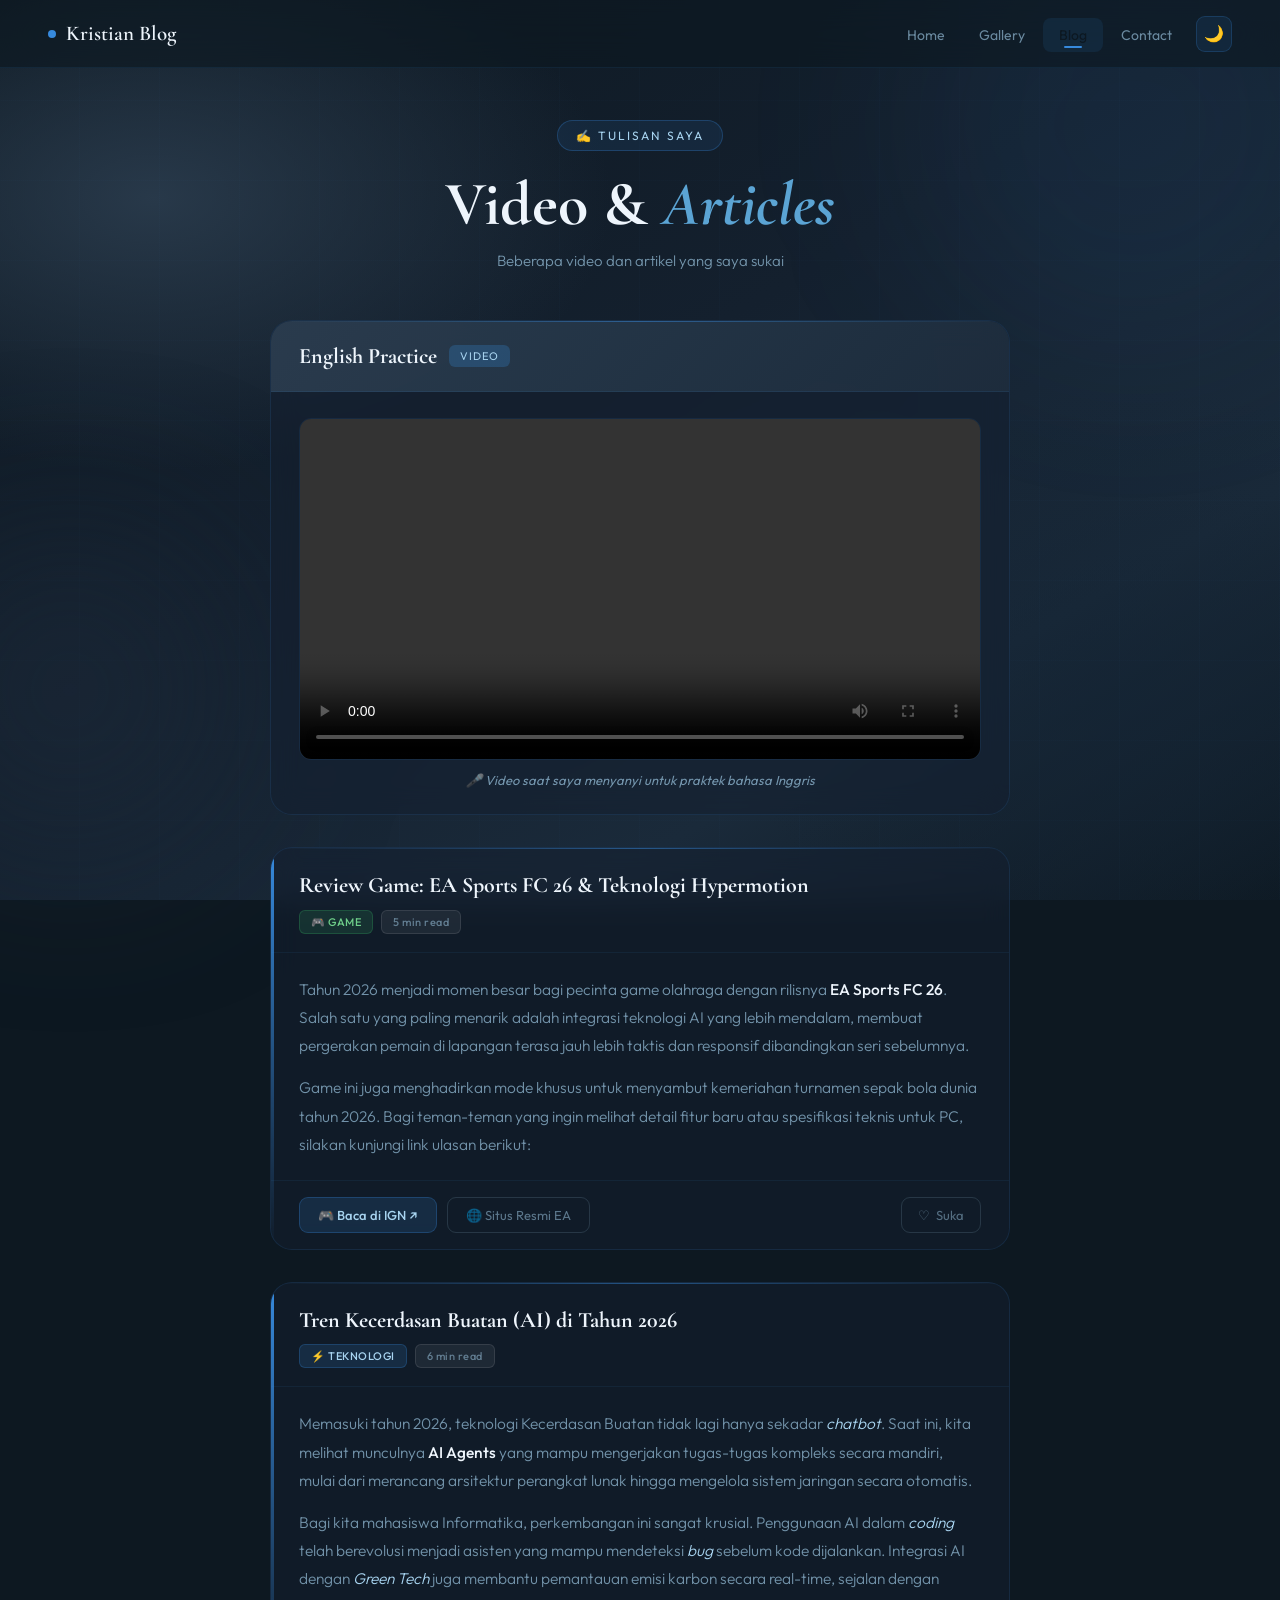
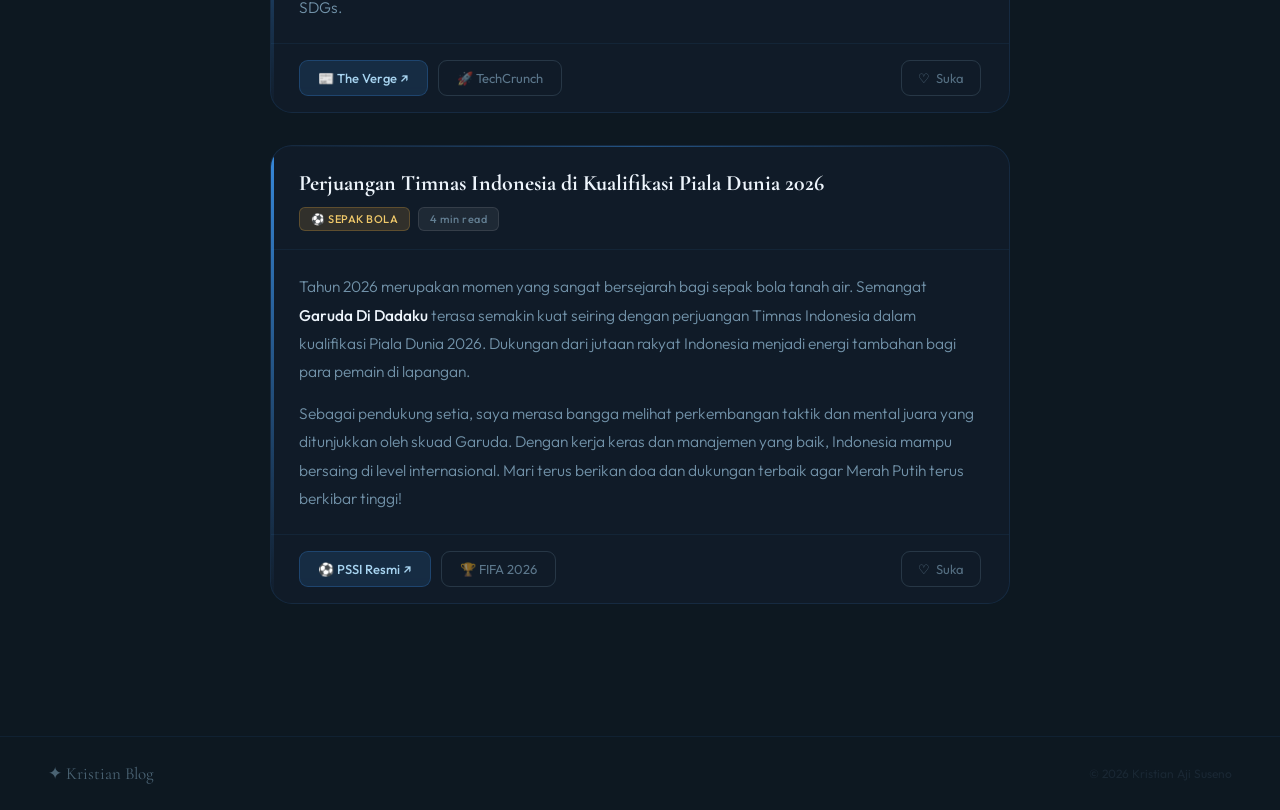
==== blog.html @ f69c73ec "Add files via upload" ====
<!DOCTYPE html>
<html lang="id">
<head>
    <meta charset="UTF-8">
    <meta name="viewport" content="width=device-width, initial-scale=1.0">
    <title>Blog — Kristian Blog</title>
    <link href="https://fonts.googleapis.com/css2?family=Cormorant+Garamond:ital,wght@0,600;0,700;1,700&family=Outfit:wght@300;400;500;600&display=swap" rel="stylesheet">
    <style>
        :root{--n900:#0d1821;--n800:#162030;--n700:#1e2d3d;--n600:#2c3e50;--n500:#3d5166;--blue:#378ADD;--blue-l:#5ba4d4;--blue-p:#a8d4f0;--white:#eef5fc;--dim:rgba(168,212,240,0.65);--card:rgba(20,32,48,0.55);--cb:rgba(55,138,221,0.13);}
        *{box-sizing:border-box;margin:0;padding:0;}
        body{font-family:'Outfit',sans-serif;background:var(--n900);color:var(--white);min-height:100vh;overflow-x:hidden;}

        .bg-layer{position:fixed;inset:0;z-index:0;
            background:radial-gradient(ellipse 65% 55% at 12% 22%,rgba(44,62,80,0.85),transparent 55%),
                radial-gradient(ellipse 55% 65% at 88% 78%,rgba(20,36,52,0.75),transparent 55%),
                linear-gradient(150deg,#0d1821 0%,#14202e 45%,#1a2a3a 75%,#0d1821 100%);}
        .bg-layer::after{content:'';position:absolute;inset:0;
            background-image:repeating-linear-gradient(0deg,transparent,transparent 79px,rgba(55,138,221,0.03) 80px),
                             repeating-linear-gradient(90deg,transparent,transparent 79px,rgba(55,138,221,0.03) 80px);}
        .blob{position:fixed;border-radius:50%;filter:blur(90px);pointer-events:none;z-index:0;}
        .b1{width:450px;height:450px;background:rgba(55,138,221,0.07);top:-100px;right:-80px;animation:d1 20s ease-in-out infinite alternate;}
        .b2{width:300px;height:300px;background:rgba(30,45,60,0.5);bottom:60px;left:-80px;animation:d2 16s ease-in-out infinite alternate;}
        @keyframes d1{to{transform:translate(-70px,90px) scale(1.2);}}
        @keyframes d2{to{transform:translate(90px,-50px) scale(1.1);}}

        /* PROGRESS */
        .progress{position:fixed;top:68px;left:0;height:3px;background:linear-gradient(90deg,var(--blue),var(--blue-l));width:0%;z-index:290;transition:width 0.1s;}

        nav{position:fixed;top:0;left:0;right:0;z-index:300;height:68px;padding:0 48px;
            display:flex;align-items:center;justify-content:space-between;
            background:rgba(13,24,33,0.6);backdrop-filter:blur(24px);
            border-bottom:1px solid rgba(55,138,221,0.1);transition:background 0.4s;}
        nav.scrolled{background:rgba(13,24,33,0.92);}
        .n-logo{font-family:'Cormorant Garamond',serif;font-size:21px;font-weight:600;color:var(--white);text-decoration:none;display:flex;align-items:center;gap:10px;}
        .n-logo .dot{width:8px;height:8px;background:var(--blue);border-radius:50%;animation:pdot 2.5s infinite;}
        @keyframes pdot{0%,100%{box-shadow:0 0 0 0 rgba(55,138,221,0.6);}60%{box-shadow:0 0 0 7px rgba(55,138,221,0);}}
        .n-right{display:flex;align-items:center;gap:8px;}
        .n-links{list-style:none;display:flex;gap:2px;}
        .n-links a{color:rgba(168,212,240,0.6);text-decoration:none;font-size:14px;padding:8px 16px;border-radius:8px;transition:all 0.2s;position:relative;}
        .n-links a::after{content:'';position:absolute;bottom:4px;left:50%;transform:translateX(-50%) scaleX(0);width:18px;height:2px;background:var(--blue);border-radius:2px;transition:transform 0.25s;}
        .n-links a:hover,.n-links a.active{color:var(--white);background:rgba(55,138,221,0.1);}
        .n-links a.active::after,.n-links a:hover::after{transform:translateX(-50%) scaleX(1);}

        .theme-btn{background:rgba(55,138,221,0.1);border:1px solid rgba(55,138,221,0.22);color:var(--white);
            width:36px;height:36px;border-radius:9px;cursor:pointer;font-size:16px;display:flex;
            align-items:center;justify-content:center;transition:all 0.2s;}
        .theme-btn:hover{background:rgba(55,138,221,0.22);}

        /* PAGE HEADER */
        .ph{position:relative;z-index:1;padding:120px 48px 50px;text-align:center;}
        .ph-eye{display:inline-flex;align-items:center;gap:8px;background:rgba(55,138,221,0.1);
            border:1px solid rgba(55,138,221,0.28);color:var(--blue-p);padding:7px 18px;
            border-radius:22px;font-size:12px;letter-spacing:2px;text-transform:uppercase;
            margin-bottom:20px;animation:fadeUp 0.7s ease both;}
        .ph h1{font-family:'Cormorant Garamond',serif;font-size:clamp(38px,6vw,62px);font-weight:700;
            color:var(--white);animation:fadeUp 0.7s 0.1s ease both;line-height:1.1;}
        .ph h1 em{font-style:italic;color:var(--blue-l);}
        .ph-sub{color:var(--dim);font-size:15px;margin-top:12px;font-weight:300;animation:fadeUp 0.7s 0.18s ease both;}

        /* BLOG WRAPPER */
        .bw{position:relative;z-index:1;max-width:820px;margin:0 auto;padding:0 40px 100px;}

        /* VIDEO CARD */
        .v-card{background:var(--card);border:1px solid var(--cb);border-radius:22px;overflow:hidden;
            margin-bottom:32px;backdrop-filter:blur(14px);position:relative;
            opacity:0;transform:translateY(28px);transition:opacity 0.6s,transform 0.6s,box-shadow 0.3s;}
        .v-card.in{opacity:1;transform:translateY(0);}
        .v-card:hover{box-shadow:0 16px 56px rgba(13,24,33,0.6),0 0 0 1px rgba(55,138,221,0.2);}
        .v-card::before{content:'';position:absolute;top:0;left:0;right:0;height:1px;background:linear-gradient(90deg,transparent,rgba(55,138,221,0.5),transparent);}

        .v-head{background:linear-gradient(135deg,rgba(44,62,80,0.9),rgba(30,45,61,0.9));padding:22px 28px;display:flex;align-items:center;gap:12px;border-bottom:1px solid rgba(55,138,221,0.1);}
        .v-head h3{font-family:'Cormorant Garamond',serif;font-size:22px;font-weight:700;color:var(--white);}
        .vtag{background:rgba(55,138,221,0.25);color:var(--blue-p);padding:4px 11px;border-radius:6px;font-size:11px;letter-spacing:1px;}

        .v-body{padding:26px 28px;}
        .v-body video{width:100%;border-radius:12px;display:block;border:1px solid rgba(55,138,221,0.1);}
        .v-cap{margin-top:12px;font-size:13px;color:var(--dim);text-align:center;font-style:italic;}

        /* ARTICLE CARD */
        .a-card{background:var(--card);border:1px solid var(--cb);border-radius:22px;overflow:hidden;
            margin-bottom:32px;backdrop-filter:blur(14px);position:relative;
            opacity:0;transform:translateY(28px);transition:opacity 0.6s,transform 0.6s,box-shadow 0.3s;}
        .a-card.in{opacity:1;transform:translateY(0);}
        .a-card:hover{box-shadow:0 16px 56px rgba(13,24,33,0.6),0 0 0 1px rgba(55,138,221,0.25);}
        .a-card::before{content:'';position:absolute;top:0;left:0;right:0;height:1px;background:linear-gradient(90deg,transparent,rgba(55,138,221,0.5),transparent);}

        /* Accent line left */
        .a-card::after{content:'';position:absolute;left:0;top:0;bottom:0;width:3px;background:linear-gradient(to bottom,var(--blue),transparent);}

        .c-head{padding:24px 28px 18px;border-bottom:1px solid rgba(55,138,221,0.08);display:flex;justify-content:space-between;align-items:flex-start;gap:12px;}
        .c-htitle h3{font-family:'Cormorant Garamond',serif;font-size:22px;font-weight:700;color:var(--white);line-height:1.25;}
        .c-meta{display:flex;gap:8px;margin-top:10px;flex-wrap:wrap;}

        .tag{padding:4px 11px;border-radius:6px;font-size:11px;font-weight:500;letter-spacing:0.5px;}
        .t-game{background:rgba(55,180,100,0.15);border:1px solid rgba(55,180,100,0.25);color:#6fcf8a;}
        .t-tech{background:rgba(55,138,221,0.15);border:1px solid rgba(55,138,221,0.25);color:var(--blue-p);}
        .t-sport{background:rgba(230,170,60,0.15);border:1px solid rgba(230,170,60,0.25);color:#f0c96a;}
        .t-read{background:rgba(255,255,255,0.06);border:1px solid rgba(255,255,255,0.1);color:rgba(168,212,240,0.5);}

        .c-body{padding:22px 28px;}
        .c-body p{color:var(--dim);font-size:15.5px;line-height:1.82;font-weight:300;margin-bottom:14px;}
        .c-body p:last-child{margin-bottom:0;}
        .c-body strong{color:var(--white);font-weight:500;}
        .c-body em{font-style:italic;color:var(--blue-p);}

        .c-foot{padding:16px 28px;border-top:1px solid rgba(55,138,221,0.08);display:flex;gap:10px;align-items:center;flex-wrap:wrap;}

        .lnk{display:inline-flex;align-items:center;gap:6px;padding:9px 18px;border-radius:9px;
            background:rgba(55,138,221,0.15);border:1px solid rgba(55,138,221,0.28);
            color:var(--blue-p);text-decoration:none;font-size:13px;font-weight:500;
            transition:all 0.22s;}
        .lnk:hover{background:var(--blue);color:white;border-color:var(--blue);transform:translateY(-2px);}

        .lnk-o{display:inline-flex;align-items:center;gap:6px;padding:9px 18px;border-radius:9px;
            background:transparent;border:1px solid rgba(168,212,240,0.15);
            color:rgba(168,212,240,0.5);text-decoration:none;font-size:13px;
            transition:all 0.22s;}
        .lnk-o:hover{background:rgba(55,138,221,0.1);border-color:rgba(55,138,221,0.3);color:var(--blue-p);transform:translateY(-2px);}

        .like-btn{margin-left:auto;display:inline-flex;align-items:center;gap:6px;
            background:transparent;border:1px solid rgba(168,212,240,0.15);
            color:rgba(168,212,240,0.45);padding:9px 16px;border-radius:9px;cursor:pointer;
            font-size:13px;font-family:'Outfit',sans-serif;transition:all 0.22s;}
        .like-btn:hover,.like-btn.liked{background:rgba(212,83,126,0.12);border-color:rgba(212,83,126,0.35);color:#f08aab;}

        footer{position:relative;z-index:1;border-top:1px solid rgba(55,138,221,0.09);
            padding:26px 48px;display:flex;align-items:center;justify-content:space-between;}
        .f-logo{font-family:'Cormorant Garamond',serif;font-size:17px;color:rgba(168,212,240,0.4);}
        .f-copy{font-size:12px;color:rgba(168,212,240,0.28);}

        @keyframes fadeUp{from{opacity:0;transform:translateY(20px);}to{opacity:1;transform:translateY(0);}}

        /* Light mode override */
        body.light{--n900:#f0f6fc;--n800:#deeaf5;--n700:#ccdff0;--card:rgba(220,236,250,0.7);--cb:rgba(55,138,221,0.18);--white:#0d1821;--dim:rgba(44,62,80,0.75);}
        body.light .bg-layer{background:#f0f6fc !important;}
        body.light .bg-layer::after{background-image:repeating-linear-gradient(0deg,transparent,transparent 79px,rgba(55,138,221,0.06) 80px),repeating-linear-gradient(90deg,transparent,transparent 79px,rgba(55,138,221,0.06) 80px);}
        body.light nav{background:rgba(240,246,252,0.85);}
        body.light .n-links a{color:rgba(44,62,80,0.6);}
        body.light .n-links a:hover,.n-links a.active{color:var(--n900);}
        body.light .v-head{background:linear-gradient(135deg,rgba(44,62,80,1),rgba(30,45,61,1));}
        body.light .v-head h3{color:#fff;}
        body.light .ph h1{color:var(--n900);}
        body.light .c-htitle h3{color:var(--n900);}
        body.light .c-body p{color:rgba(44,62,80,0.75);}
        body.light .c-body strong{color:var(--n900);}
        body.light footer{border-top-color:rgba(55,138,221,0.18);}
        body.light .f-logo,.f-copy{color:rgba(44,62,80,0.4);}
        body.light .blob{opacity:0.2;}
    </style>
</head>
<body>
<div class="bg-layer"></div>
<div class="blob b1"></div><div class="blob b2"></div>
<div class="progress" id="prog"></div>

<nav id="nav">
    <a href="index.html" class="n-logo"><div class="dot"></div>Kristian Blog</a>
    <div class="n-right">
        <ul class="n-links">
            <li><a href="index.html">Home</a></li>
            <li><a href="gallery.html">Gallery</a></li>
            <li><a href="blog.html" class="active">Blog</a></li>
            <li><a href="contact.html">Contact</a></li>
        </ul>
        <button class="theme-btn" id="tbtn" title="Ganti tema">🌙</button>
    </div>
</nav>

<div class="ph">
    <div class="ph-eye">✍️ Tulisan Saya</div>
    <h1>Video &amp; <em>Articles</em></h1>
    <p class="ph-sub">Beberapa video dan artikel yang saya sukai</p>
</div>

<div class="bw">

    <!-- VIDEO -->
    <div class="v-card">
        <div class="v-head">
            <h3>English Practice</h3>
            <span class="vtag">VIDEO</span>
        </div>
        <div class="v-body">
            <video controls>
                <source src="vidio/vidio1.mp4" type="video/mp4">
                Browser Anda tidak mendukung tag video HTML5.
            </video>
            <p class="v-cap">🎤 Video saat saya menyanyi untuk praktek bahasa Inggris</p>
        </div>
    </div>

    <!-- GAME ARTICLE -->
    <div class="a-card">
        <div class="c-head">
            <div class="c-htitle">
                <h3>Review Game: EA Sports FC 26 &amp; Teknologi Hypermotion</h3>
                <div class="c-meta">
                    <span class="tag t-game">🎮 GAME</span>
                    <span class="tag t-read">5 min read</span>
                </div>
            </div>
        </div>
        <div class="c-body">
            <p>Tahun 2026 menjadi momen besar bagi pecinta game olahraga dengan rilisnya <strong>EA Sports FC 26</strong>. Salah satu yang paling menarik adalah integrasi teknologi AI yang lebih mendalam, membuat pergerakan pemain di lapangan terasa jauh lebih taktis dan responsif dibandingkan seri sebelumnya.</p>
            <p>Game ini juga menghadirkan mode khusus untuk menyambut kemeriahan turnamen sepak bola dunia tahun 2026. Bagi teman-teman yang ingin melihat detail fitur baru atau spesifikasi teknis untuk PC, silakan kunjungi link ulasan berikut:</p>
        </div>
        <div class="c-foot">
            <a href="https://www.ign.com/games/ea-sports-fc-26" target="_blank" class="lnk">🎮 Baca di IGN ↗</a>
            <a href="https://www.ea.com/games/ea-sports-fc" target="_blank" class="lnk-o">🌐 Situs Resmi EA</a>
            <button class="like-btn" onclick="toggleLike(this)">♡ <span>Suka</span></button>
        </div>
    </div>

    <!-- AI ARTICLE -->
    <div class="a-card">
        <div class="c-head">
            <div class="c-htitle">
                <h3>Tren Kecerdasan Buatan (AI) di Tahun 2026</h3>
                <div class="c-meta">
                    <span class="tag t-tech">⚡ TEKNOLOGI</span>
                    <span class="tag t-read">6 min read</span>
                </div>
            </div>
        </div>
        <div class="c-body">
            <p>Memasuki tahun 2026, teknologi Kecerdasan Buatan tidak lagi hanya sekadar <em>chatbot</em>. Saat ini, kita melihat munculnya <strong>AI Agents</strong> yang mampu mengerjakan tugas-tugas kompleks secara mandiri, mulai dari merancang arsitektur perangkat lunak hingga mengelola sistem jaringan secara otomatis.</p>
            <p>Bagi kita mahasiswa Informatika, perkembangan ini sangat krusial. Penggunaan AI dalam <em>coding</em> telah berevolusi menjadi asisten yang mampu mendeteksi <em>bug</em> sebelum kode dijalankan. Integrasi AI dengan <em>Green Tech</em> juga membantu pemantauan emisi karbon secara real-time, sejalan dengan SDGs.</p>
        </div>
        <div class="c-foot">
            <a href="https://www.theverge.com/ai-artificial-intelligence" target="_blank" class="lnk">📰 The Verge ↗</a>
            <a href="https://techcrunch.com/category/artificial-intelligence/" target="_blank" class="lnk-o">🚀 TechCrunch</a>
            <button class="like-btn" onclick="toggleLike(this)">♡ <span>Suka</span></button>
        </div>
    </div>

    <!-- FOOTBALL ARTICLE -->
    <div class="a-card">
        <div class="c-head">
            <div class="c-htitle">
                <h3>Perjuangan Timnas Indonesia di Kualifikasi Piala Dunia 2026</h3>
                <div class="c-meta">
                    <span class="tag t-sport">⚽ SEPAK BOLA</span>
                    <span class="tag t-read">4 min read</span>
                </div>
            </div>
        </div>
        <div class="c-body">
            <p>Tahun 2026 merupakan momen yang sangat bersejarah bagi sepak bola tanah air. Semangat <strong>Garuda Di Dadaku</strong> terasa semakin kuat seiring dengan perjuangan Timnas Indonesia dalam kualifikasi Piala Dunia 2026. Dukungan dari jutaan rakyat Indonesia menjadi energi tambahan bagi para pemain di lapangan.</p>
            <p>Sebagai pendukung setia, saya merasa bangga melihat perkembangan taktik dan mental juara yang ditunjukkan oleh skuad Garuda. Dengan kerja keras dan manajemen yang baik, Indonesia mampu bersaing di level internasional. Mari terus berikan doa dan dukungan terbaik agar Merah Putih terus berkibar tinggi!</p>
        </div>
        <div class="c-foot">
            <a href="https://www.pssi.org/" target="_blank" class="lnk">⚽ PSSI Resmi ↗</a>
            <a href="https://www.fifa.com/en/tournaments/mens/worldcup/canadamexicousa2026" target="_blank" class="lnk-o">🏆 FIFA 2026</a>
            <button class="like-btn" onclick="toggleLike(this)">♡ <span>Suka</span></button>
        </div>
    </div>

</div>

<footer>
    <div class="f-logo">✦ Kristian Blog</div>
    <div class="f-copy">© 2026 Kristian Aji Suseno</div>
</footer>

<script>
// Progress bar
window.addEventListener('scroll',()=>{
    const d=document.documentElement;
    const pct=(d.scrollTop/(d.scrollHeight-d.clientHeight))*100;
    document.getElementById('prog').style.width=pct+'%';
    document.getElementById('nav').classList.toggle('scrolled',scrollY>40);
});

// Scroll reveal
const obs=new IntersectionObserver(es=>es.forEach(e=>{if(e.isIntersecting){e.target.classList.add('in');obs.unobserve(e.target);}}),{threshold:0.08});
document.querySelectorAll('.v-card,.a-card').forEach(el=>obs.observe(el));

// Theme toggle
const tbtn=document.getElementById('tbtn');
let light=localStorage.getItem('kb-light')==='1';
if(light){document.body.classList.add('light');tbtn.textContent='🌙';}

tbtn.addEventListener('click',()=>{
    light=!light;
    document.body.classList.toggle('light',light);
    tbtn.textContent=light?'🌙':'☀️';
    localStorage.setItem('kb-light',light?'1':'0');
});

// Like
function toggleLike(btn){
    const on=btn.classList.toggle('liked');
    btn.innerHTML=on?'♥ <span>Disukai!</span>':'♡ <span>Suka</span>';
    btn.classList.toggle('liked',on);
    btn.onclick=()=>toggleLike(btn);
}
</script>
</body>
</html>
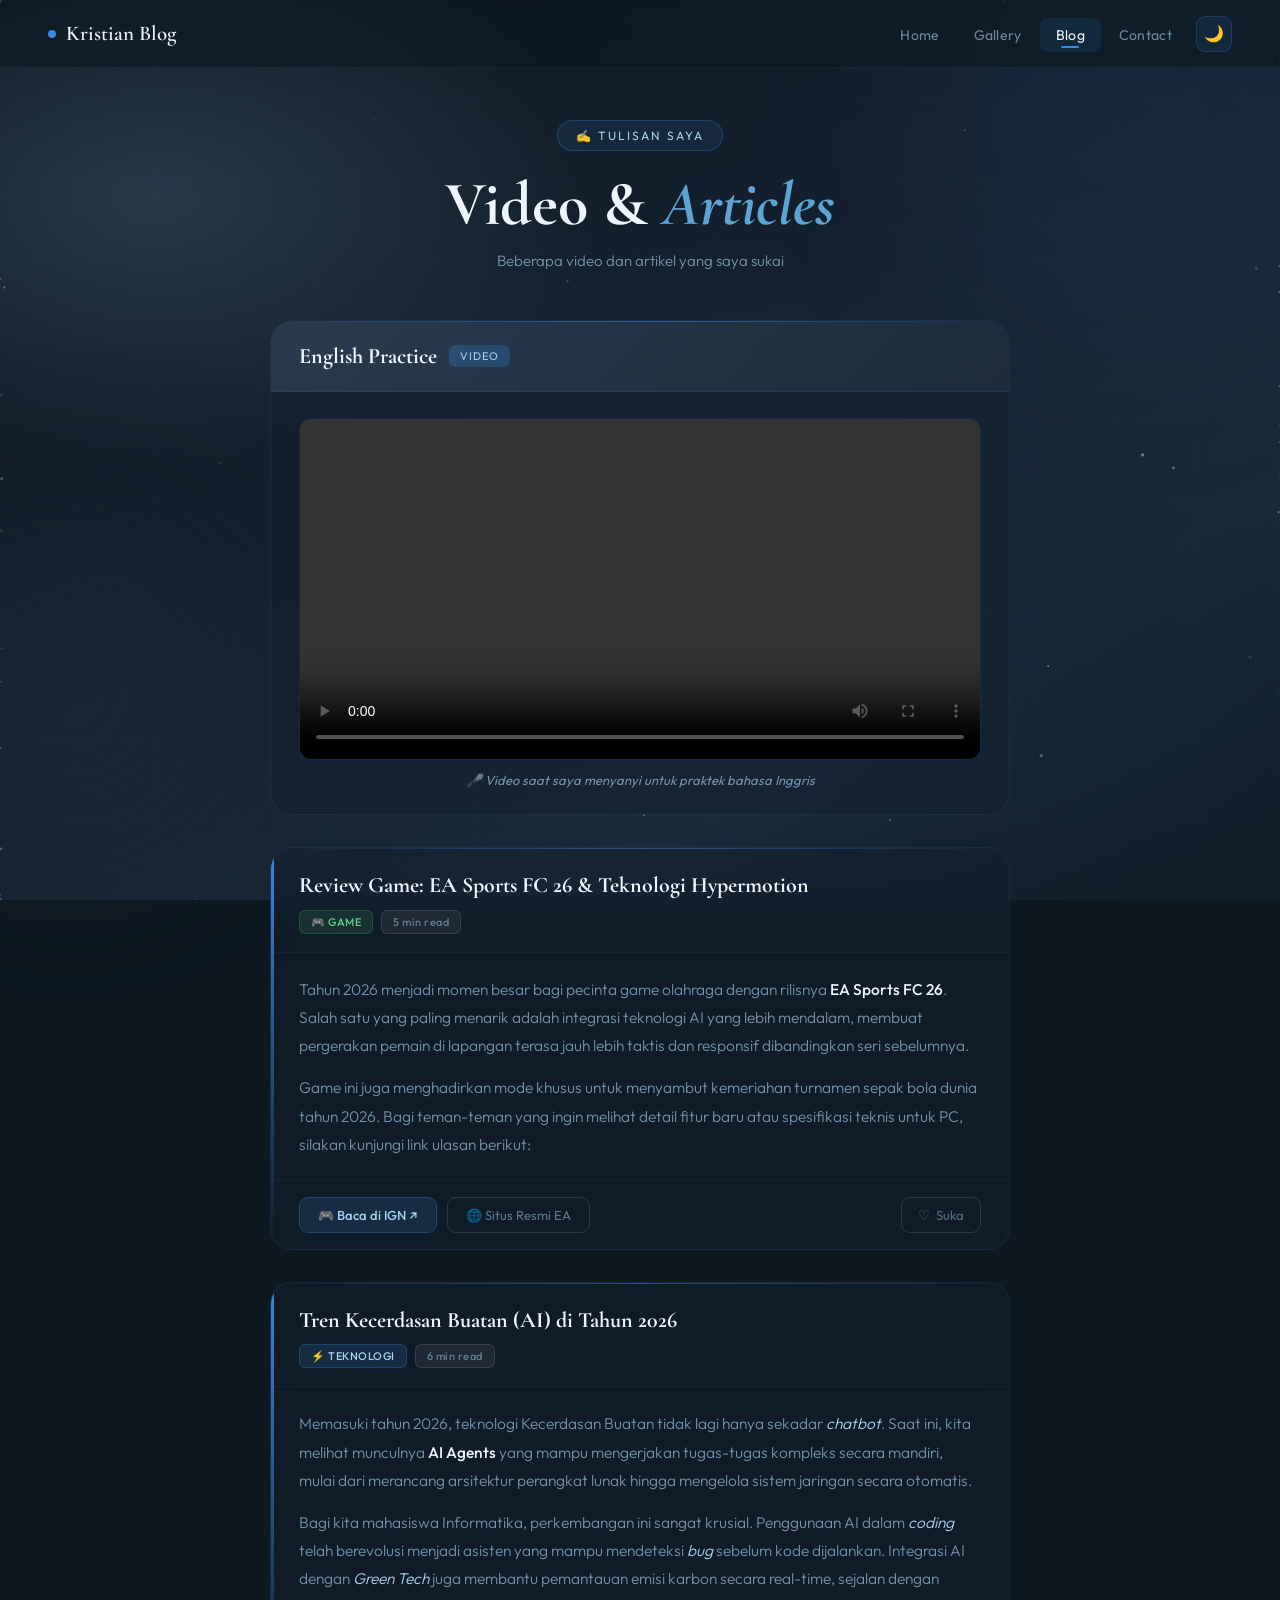
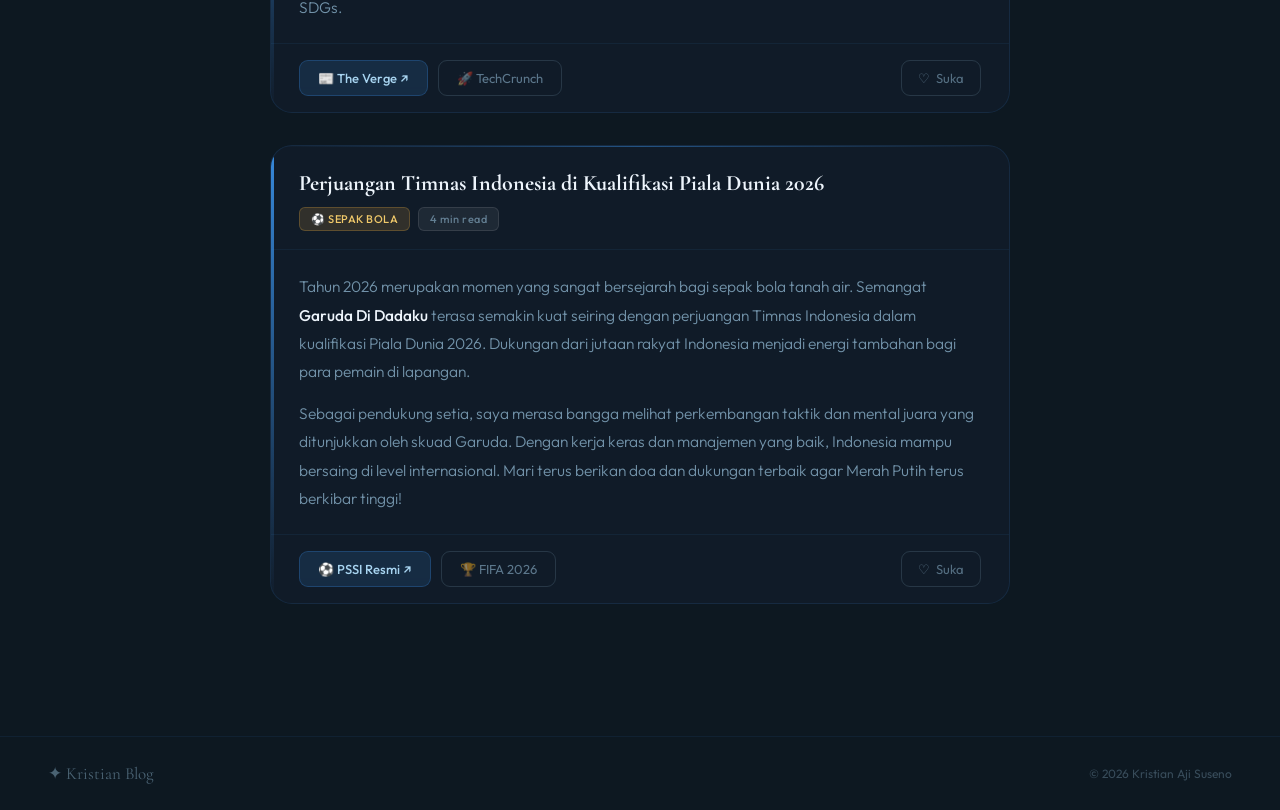
==== commit 33a6532f: "update responsive mobile layout" ====
--- a/blog.html
+++ b/blog.html
@@ -1,299 +1,129 @@
-<!DOCTYPE html>
-<html lang="id">
-<head>
-    <meta charset="UTF-8">
-    <meta name="viewport" content="width=device-width, initial-scale=1.0">
-    <title>Blog — Kristian Blog</title>
-    <link href="https://fonts.googleapis.com/css2?family=Cormorant+Garamond:ital,wght@0,600;0,700;1,700&family=Outfit:wght@300;400;500;600&display=swap" rel="stylesheet">
-    <style>
-        :root{--n900:#0d1821;--n800:#162030;--n700:#1e2d3d;--n600:#2c3e50;--n500:#3d5166;--blue:#378ADD;--blue-l:#5ba4d4;--blue-p:#a8d4f0;--white:#eef5fc;--dim:rgba(168,212,240,0.65);--card:rgba(20,32,48,0.55);--cb:rgba(55,138,221,0.13);}
-        *{box-sizing:border-box;margin:0;padding:0;}
-        body{font-family:'Outfit',sans-serif;background:var(--n900);color:var(--white);min-height:100vh;overflow-x:hidden;}
-
-        .bg-layer{position:fixed;inset:0;z-index:0;
-            background:radial-gradient(ellipse 65% 55% at 12% 22%,rgba(44,62,80,0.85),transparent 55%),
-                radial-gradient(ellipse 55% 65% at 88% 78%,rgba(20,36,52,0.75),transparent 55%),
-                linear-gradient(150deg,#0d1821 0%,#14202e 45%,#1a2a3a 75%,#0d1821 100%);}
-        .bg-layer::after{content:'';position:absolute;inset:0;
-            background-image:repeating-linear-gradient(0deg,transparent,transparent 79px,rgba(55,138,221,0.03) 80px),
-                             repeating-linear-gradient(90deg,transparent,transparent 79px,rgba(55,138,221,0.03) 80px);}
-        .blob{position:fixed;border-radius:50%;filter:blur(90px);pointer-events:none;z-index:0;}
-        .b1{width:450px;height:450px;background:rgba(55,138,221,0.07);top:-100px;right:-80px;animation:d1 20s ease-in-out infinite alternate;}
-        .b2{width:300px;height:300px;background:rgba(30,45,60,0.5);bottom:60px;left:-80px;animation:d2 16s ease-in-out infinite alternate;}
-        @keyframes d1{to{transform:translate(-70px,90px) scale(1.2);}}
-        @keyframes d2{to{transform:translate(90px,-50px) scale(1.1);}}
-
-        /* PROGRESS */
-        .progress{position:fixed;top:68px;left:0;height:3px;background:linear-gradient(90deg,var(--blue),var(--blue-l));width:0%;z-index:290;transition:width 0.1s;}
-
-        nav{position:fixed;top:0;left:0;right:0;z-index:300;height:68px;padding:0 48px;
-            display:flex;align-items:center;justify-content:space-between;
-            background:rgba(13,24,33,0.6);backdrop-filter:blur(24px);
-            border-bottom:1px solid rgba(55,138,221,0.1);transition:background 0.4s;}
-        nav.scrolled{background:rgba(13,24,33,0.92);}
-        .n-logo{font-family:'Cormorant Garamond',serif;font-size:21px;font-weight:600;color:var(--white);text-decoration:none;display:flex;align-items:center;gap:10px;}
-        .n-logo .dot{width:8px;height:8px;background:var(--blue);border-radius:50%;animation:pdot 2.5s infinite;}
-        @keyframes pdot{0%,100%{box-shadow:0 0 0 0 rgba(55,138,221,0.6);}60%{box-shadow:0 0 0 7px rgba(55,138,221,0);}}
-        .n-right{display:flex;align-items:center;gap:8px;}
-        .n-links{list-style:none;display:flex;gap:2px;}
-        .n-links a{color:rgba(168,212,240,0.6);text-decoration:none;font-size:14px;padding:8px 16px;border-radius:8px;transition:all 0.2s;position:relative;}
-        .n-links a::after{content:'';position:absolute;bottom:4px;left:50%;transform:translateX(-50%) scaleX(0);width:18px;height:2px;background:var(--blue);border-radius:2px;transition:transform 0.25s;}
-        .n-links a:hover,.n-links a.active{color:var(--white);background:rgba(55,138,221,0.1);}
-        .n-links a.active::after,.n-links a:hover::after{transform:translateX(-50%) scaleX(1);}
-
-        .theme-btn{background:rgba(55,138,221,0.1);border:1px solid rgba(55,138,221,0.22);color:var(--white);
-            width:36px;height:36px;border-radius:9px;cursor:pointer;font-size:16px;display:flex;
-            align-items:center;justify-content:center;transition:all 0.2s;}
-        .theme-btn:hover{background:rgba(55,138,221,0.22);}
-
-        /* PAGE HEADER */
-        .ph{position:relative;z-index:1;padding:120px 48px 50px;text-align:center;}
-        .ph-eye{display:inline-flex;align-items:center;gap:8px;background:rgba(55,138,221,0.1);
-            border:1px solid rgba(55,138,221,0.28);color:var(--blue-p);padding:7px 18px;
-            border-radius:22px;font-size:12px;letter-spacing:2px;text-transform:uppercase;
-            margin-bottom:20px;animation:fadeUp 0.7s ease both;}
-        .ph h1{font-family:'Cormorant Garamond',serif;font-size:clamp(38px,6vw,62px);font-weight:700;
-            color:var(--white);animation:fadeUp 0.7s 0.1s ease both;line-height:1.1;}
-        .ph h1 em{font-style:italic;color:var(--blue-l);}
-        .ph-sub{color:var(--dim);font-size:15px;margin-top:12px;font-weight:300;animation:fadeUp 0.7s 0.18s ease both;}
-
-        /* BLOG WRAPPER */
-        .bw{position:relative;z-index:1;max-width:820px;margin:0 auto;padding:0 40px 100px;}
-
-        /* VIDEO CARD */
-        .v-card{background:var(--card);border:1px solid var(--cb);border-radius:22px;overflow:hidden;
-            margin-bottom:32px;backdrop-filter:blur(14px);position:relative;
-            opacity:0;transform:translateY(28px);transition:opacity 0.6s,transform 0.6s,box-shadow 0.3s;}
-        .v-card.in{opacity:1;transform:translateY(0);}
-        .v-card:hover{box-shadow:0 16px 56px rgba(13,24,33,0.6),0 0 0 1px rgba(55,138,221,0.2);}
-        .v-card::before{content:'';position:absolute;top:0;left:0;right:0;height:1px;background:linear-gradient(90deg,transparent,rgba(55,138,221,0.5),transparent);}
-
-        .v-head{background:linear-gradient(135deg,rgba(44,62,80,0.9),rgba(30,45,61,0.9));padding:22px 28px;display:flex;align-items:center;gap:12px;border-bottom:1px solid rgba(55,138,221,0.1);}
-        .v-head h3{font-family:'Cormorant Garamond',serif;font-size:22px;font-weight:700;color:var(--white);}
-        .vtag{background:rgba(55,138,221,0.25);color:var(--blue-p);padding:4px 11px;border-radius:6px;font-size:11px;letter-spacing:1px;}
-
-        .v-body{padding:26px 28px;}
-        .v-body video{width:100%;border-radius:12px;display:block;border:1px solid rgba(55,138,221,0.1);}
-        .v-cap{margin-top:12px;font-size:13px;color:var(--dim);text-align:center;font-style:italic;}
-
-        /* ARTICLE CARD */
-        .a-card{background:var(--card);border:1px solid var(--cb);border-radius:22px;overflow:hidden;
-            margin-bottom:32px;backdrop-filter:blur(14px);position:relative;
-            opacity:0;transform:translateY(28px);transition:opacity 0.6s,transform 0.6s,box-shadow 0.3s;}
-        .a-card.in{opacity:1;transform:translateY(0);}
-        .a-card:hover{box-shadow:0 16px 56px rgba(13,24,33,0.6),0 0 0 1px rgba(55,138,221,0.25);}
-        .a-card::before{content:'';position:absolute;top:0;left:0;right:0;height:1px;background:linear-gradient(90deg,transparent,rgba(55,138,221,0.5),transparent);}
-
-        /* Accent line left */
-        .a-card::after{content:'';position:absolute;left:0;top:0;bottom:0;width:3px;background:linear-gradient(to bottom,var(--blue),transparent);}
-
-        .c-head{padding:24px 28px 18px;border-bottom:1px solid rgba(55,138,221,0.08);display:flex;justify-content:space-between;align-items:flex-start;gap:12px;}
-        .c-htitle h3{font-family:'Cormorant Garamond',serif;font-size:22px;font-weight:700;color:var(--white);line-height:1.25;}
-        .c-meta{display:flex;gap:8px;margin-top:10px;flex-wrap:wrap;}
-
-        .tag{padding:4px 11px;border-radius:6px;font-size:11px;font-weight:500;letter-spacing:0.5px;}
-        .t-game{background:rgba(55,180,100,0.15);border:1px solid rgba(55,180,100,0.25);color:#6fcf8a;}
-        .t-tech{background:rgba(55,138,221,0.15);border:1px solid rgba(55,138,221,0.25);color:var(--blue-p);}
-        .t-sport{background:rgba(230,170,60,0.15);border:1px solid rgba(230,170,60,0.25);color:#f0c96a;}
-        .t-read{background:rgba(255,255,255,0.06);border:1px solid rgba(255,255,255,0.1);color:rgba(168,212,240,0.5);}
-
-        .c-body{padding:22px 28px;}
-        .c-body p{color:var(--dim);font-size:15.5px;line-height:1.82;font-weight:300;margin-bottom:14px;}
-        .c-body p:last-child{margin-bottom:0;}
-        .c-body strong{color:var(--white);font-weight:500;}
-        .c-body em{font-style:italic;color:var(--blue-p);}
-
-        .c-foot{padding:16px 28px;border-top:1px solid rgba(55,138,221,0.08);display:flex;gap:10px;align-items:center;flex-wrap:wrap;}
-
-        .lnk{display:inline-flex;align-items:center;gap:6px;padding:9px 18px;border-radius:9px;
-            background:rgba(55,138,221,0.15);border:1px solid rgba(55,138,221,0.28);
-            color:var(--blue-p);text-decoration:none;font-size:13px;font-weight:500;
-            transition:all 0.22s;}
-        .lnk:hover{background:var(--blue);color:white;border-color:var(--blue);transform:translateY(-2px);}
-
-        .lnk-o{display:inline-flex;align-items:center;gap:6px;padding:9px 18px;border-radius:9px;
-            background:transparent;border:1px solid rgba(168,212,240,0.15);
-            color:rgba(168,212,240,0.5);text-decoration:none;font-size:13px;
-            transition:all 0.22s;}
-        .lnk-o:hover{background:rgba(55,138,221,0.1);border-color:rgba(55,138,221,0.3);color:var(--blue-p);transform:translateY(-2px);}
-
-        .like-btn{margin-left:auto;display:inline-flex;align-items:center;gap:6px;
-            background:transparent;border:1px solid rgba(168,212,240,0.15);
-            color:rgba(168,212,240,0.45);padding:9px 16px;border-radius:9px;cursor:pointer;
-            font-size:13px;font-family:'Outfit',sans-serif;transition:all 0.22s;}
-        .like-btn:hover,.like-btn.liked{background:rgba(212,83,126,0.12);border-color:rgba(212,83,126,0.35);color:#f08aab;}
-
-        footer{position:relative;z-index:1;border-top:1px solid rgba(55,138,221,0.09);
-            padding:26px 48px;display:flex;align-items:center;justify-content:space-between;}
-        .f-logo{font-family:'Cormorant Garamond',serif;font-size:17px;color:rgba(168,212,240,0.4);}
-        .f-copy{font-size:12px;color:rgba(168,212,240,0.28);}
-
-        @keyframes fadeUp{from{opacity:0;transform:translateY(20px);}to{opacity:1;transform:translateY(0);}}
-
-        /* Light mode override */
-        body.light{--n900:#f0f6fc;--n800:#deeaf5;--n700:#ccdff0;--card:rgba(220,236,250,0.7);--cb:rgba(55,138,221,0.18);--white:#0d1821;--dim:rgba(44,62,80,0.75);}
-        body.light .bg-layer{background:#f0f6fc !important;}
-        body.light .bg-layer::after{background-image:repeating-linear-gradient(0deg,transparent,transparent 79px,rgba(55,138,221,0.06) 80px),repeating-linear-gradient(90deg,transparent,transparent 79px,rgba(55,138,221,0.06) 80px);}
-        body.light nav{background:rgba(240,246,252,0.85);}
-        body.light .n-links a{color:rgba(44,62,80,0.6);}
-        body.light .n-links a:hover,.n-links a.active{color:var(--n900);}
-        body.light .v-head{background:linear-gradient(135deg,rgba(44,62,80,1),rgba(30,45,61,1));}
-        body.light .v-head h3{color:#fff;}
-        body.light .ph h1{color:var(--n900);}
-        body.light .c-htitle h3{color:var(--n900);}
-        body.light .c-body p{color:rgba(44,62,80,0.75);}
-        body.light .c-body strong{color:var(--n900);}
-        body.light footer{border-top-color:rgba(55,138,221,0.18);}
-        body.light .f-logo,.f-copy{color:rgba(44,62,80,0.4);}
-        body.light .blob{opacity:0.2;}
-    </style>
-</head>
-<body>
-<div class="bg-layer"></div>
-<div class="blob b1"></div><div class="blob b2"></div>
-<div class="progress" id="prog"></div>
-
-<nav id="nav">
-    <a href="index.html" class="n-logo"><div class="dot"></div>Kristian Blog</a>
-    <div class="n-right">
-        <ul class="n-links">
-            <li><a href="index.html">Home</a></li>
-            <li><a href="gallery.html">Gallery</a></li>
-            <li><a href="blog.html" class="active">Blog</a></li>
-            <li><a href="contact.html">Contact</a></li>
-        </ul>
-        <button class="theme-btn" id="tbtn" title="Ganti tema">🌙</button>
-    </div>
-</nav>
-
-<div class="ph">
-    <div class="ph-eye">✍️ Tulisan Saya</div>
-    <h1>Video &amp; <em>Articles</em></h1>
-    <p class="ph-sub">Beberapa video dan artikel yang saya sukai</p>
-</div>
-
-<div class="bw">
-
-    <!-- VIDEO -->
-    <div class="v-card">
-        <div class="v-head">
-            <h3>English Practice</h3>
-            <span class="vtag">VIDEO</span>
-        </div>
-        <div class="v-body">
-            <video controls>
-                <source src="vidio/vidio1.mp4" type="video/mp4">
-                Browser Anda tidak mendukung tag video HTML5.
-            </video>
-            <p class="v-cap">🎤 Video saat saya menyanyi untuk praktek bahasa Inggris</p>
-        </div>
-    </div>
-
-    <!-- GAME ARTICLE -->
-    <div class="a-card">
-        <div class="c-head">
-            <div class="c-htitle">
-                <h3>Review Game: EA Sports FC 26 &amp; Teknologi Hypermotion</h3>
-                <div class="c-meta">
-                    <span class="tag t-game">🎮 GAME</span>
-                    <span class="tag t-read">5 min read</span>
-                </div>
-            </div>
-        </div>
-        <div class="c-body">
-            <p>Tahun 2026 menjadi momen besar bagi pecinta game olahraga dengan rilisnya <strong>EA Sports FC 26</strong>. Salah satu yang paling menarik adalah integrasi teknologi AI yang lebih mendalam, membuat pergerakan pemain di lapangan terasa jauh lebih taktis dan responsif dibandingkan seri sebelumnya.</p>
-            <p>Game ini juga menghadirkan mode khusus untuk menyambut kemeriahan turnamen sepak bola dunia tahun 2026. Bagi teman-teman yang ingin melihat detail fitur baru atau spesifikasi teknis untuk PC, silakan kunjungi link ulasan berikut:</p>
-        </div>
-        <div class="c-foot">
-            <a href="https://www.ign.com/games/ea-sports-fc-26" target="_blank" class="lnk">🎮 Baca di IGN ↗</a>
-            <a href="https://www.ea.com/games/ea-sports-fc" target="_blank" class="lnk-o">🌐 Situs Resmi EA</a>
-            <button class="like-btn" onclick="toggleLike(this)">♡ <span>Suka</span></button>
-        </div>
-    </div>
-
-    <!-- AI ARTICLE -->
-    <div class="a-card">
-        <div class="c-head">
-            <div class="c-htitle">
-                <h3>Tren Kecerdasan Buatan (AI) di Tahun 2026</h3>
-                <div class="c-meta">
-                    <span class="tag t-tech">⚡ TEKNOLOGI</span>
-                    <span class="tag t-read">6 min read</span>
-                </div>
-            </div>
-        </div>
-        <div class="c-body">
-            <p>Memasuki tahun 2026, teknologi Kecerdasan Buatan tidak lagi hanya sekadar <em>chatbot</em>. Saat ini, kita melihat munculnya <strong>AI Agents</strong> yang mampu mengerjakan tugas-tugas kompleks secara mandiri, mulai dari merancang arsitektur perangkat lunak hingga mengelola sistem jaringan secara otomatis.</p>
-            <p>Bagi kita mahasiswa Informatika, perkembangan ini sangat krusial. Penggunaan AI dalam <em>coding</em> telah berevolusi menjadi asisten yang mampu mendeteksi <em>bug</em> sebelum kode dijalankan. Integrasi AI dengan <em>Green Tech</em> juga membantu pemantauan emisi karbon secara real-time, sejalan dengan SDGs.</p>
-        </div>
-        <div class="c-foot">
-            <a href="https://www.theverge.com/ai-artificial-intelligence" target="_blank" class="lnk">📰 The Verge ↗</a>
-            <a href="https://techcrunch.com/category/artificial-intelligence/" target="_blank" class="lnk-o">🚀 TechCrunch</a>
-            <button class="like-btn" onclick="toggleLike(this)">♡ <span>Suka</span></button>
-        </div>
-    </div>
-
-    <!-- FOOTBALL ARTICLE -->
-    <div class="a-card">
-        <div class="c-head">
-            <div class="c-htitle">
-                <h3>Perjuangan Timnas Indonesia di Kualifikasi Piala Dunia 2026</h3>
-                <div class="c-meta">
-                    <span class="tag t-sport">⚽ SEPAK BOLA</span>
-                    <span class="tag t-read">4 min read</span>
-                </div>
-            </div>
-        </div>
-        <div class="c-body">
-            <p>Tahun 2026 merupakan momen yang sangat bersejarah bagi sepak bola tanah air. Semangat <strong>Garuda Di Dadaku</strong> terasa semakin kuat seiring dengan perjuangan Timnas Indonesia dalam kualifikasi Piala Dunia 2026. Dukungan dari jutaan rakyat Indonesia menjadi energi tambahan bagi para pemain di lapangan.</p>
-            <p>Sebagai pendukung setia, saya merasa bangga melihat perkembangan taktik dan mental juara yang ditunjukkan oleh skuad Garuda. Dengan kerja keras dan manajemen yang baik, Indonesia mampu bersaing di level internasional. Mari terus berikan doa dan dukungan terbaik agar Merah Putih terus berkibar tinggi!</p>
-        </div>
-        <div class="c-foot">
-            <a href="https://www.pssi.org/" target="_blank" class="lnk">⚽ PSSI Resmi ↗</a>
-            <a href="https://www.fifa.com/en/tournaments/mens/worldcup/canadamexicousa2026" target="_blank" class="lnk-o">🏆 FIFA 2026</a>
-            <button class="like-btn" onclick="toggleLike(this)">♡ <span>Suka</span></button>
-        </div>
-    </div>
-
-</div>
-
-<footer>
-    <div class="f-logo">✦ Kristian Blog</div>
-    <div class="f-copy">© 2026 Kristian Aji Suseno</div>
-</footer>
-
-<script>
-// Progress bar
-window.addEventListener('scroll',()=>{
-    const d=document.documentElement;
-    const pct=(d.scrollTop/(d.scrollHeight-d.clientHeight))*100;
-    document.getElementById('prog').style.width=pct+'%';
-    document.getElementById('nav').classList.toggle('scrolled',scrollY>40);
-});
-
-// Scroll reveal
-const obs=new IntersectionObserver(es=>es.forEach(e=>{if(e.isIntersecting){e.target.classList.add('in');obs.unobserve(e.target);}}),{threshold:0.08});
-document.querySelectorAll('.v-card,.a-card').forEach(el=>obs.observe(el));
-
-// Theme toggle
-const tbtn=document.getElementById('tbtn');
-let light=localStorage.getItem('kb-light')==='1';
-if(light){document.body.classList.add('light');tbtn.textContent='🌙';}
-
-tbtn.addEventListener('click',()=>{
-    light=!light;
-    document.body.classList.toggle('light',light);
-    tbtn.textContent=light?'🌙':'☀️';
-    localStorage.setItem('kb-light',light?'1':'0');
-});
-
-// Like
-function toggleLike(btn){
-    const on=btn.classList.toggle('liked');
-    btn.innerHTML=on?'♥ <span>Disukai!</span>':'♡ <span>Suka</span>';
-    btn.classList.toggle('liked',on);
-    btn.onclick=()=>toggleLike(btn);
-}
-</script>
-</body>
+<!DOCTYPE html>
+<html lang="id">
+<head>
+    <meta charset="UTF-8">
+    <meta name="viewport" content="width=device-width, initial-scale=1.0">
+    <title>Blog — Kristian Blog</title>
+
+    <link href="https://fonts.googleapis.com/css2?family=Cormorant+Garamond:ital,wght@0,600;0,700;1,700&family=Outfit:wght@300;400;500;600&display=swap" rel="stylesheet">
+
+    <link rel="stylesheet" href="style.css">
+</head>
+<body>
+
+<div class="bg-layer"></div>
+<div class="blob b1"></div>
+<div class="blob b2"></div>
+<canvas id="c"></canvas>
+
+<div class="progress" id="prog"></div>
+
+<nav id="nav">
+    <a href="index.html" class="n-logo"><div class="dot"></div>Kristian Blog</a>
+    <div class="n-right">
+        <ul class="n-links">
+            <li><a href="index.html">Home</a></li>
+            <li><a href="gallery.html">Gallery</a></li>
+            <li><a href="blog.html" class="active">Blog</a></li>
+            <li><a href="contact.html">Contact</a></li>
+        </ul>
+        <button class="theme-btn" id="tbtn">🌙</button>
+    </div>
+</nav>
+
+<div class="ph reveal">
+    <div class="ph-eye">✍️ Tulisan Saya</div>
+    <h1>Video &amp; <em>Articles</em></h1>
+    <p class="ph-sub">Beberapa video dan artikel yang saya sukai</p>
+</div>
+
+<div class="bw">
+
+    <div class="v-card reveal">
+        <div class="v-head">
+            <h3>English Practice</h3>
+            <span class="vtag">VIDEO</span>
+        </div>
+        <div class="v-body">
+            <video controls>
+                <source src="vidio/vidio1.mp4" type="video/mp4">
+                Browser Anda tidak mendukung tag video HTML5.
+            </video>
+            <p class="v-cap">🎤 Video saat saya menyanyi untuk praktek bahasa Inggris</p>
+        </div>
+    </div>
+
+    <div class="a-card reveal">
+        <div class="c-head">
+            <div class="c-htitle">
+                <h3>Review Game: EA Sports FC 26 &amp; Teknologi Hypermotion</h3>
+                <div class="c-meta">
+                    <span class="tag t-game">🎮 GAME</span>
+                    <span class="tag t-read">5 min read</span>
+                </div>
+            </div>
+        </div>
+        <div class="c-body">
+            <p>Tahun 2026 menjadi momen besar bagi pecinta game olahraga dengan rilisnya <strong>EA Sports FC 26</strong>. Salah satu yang paling menarik adalah integrasi teknologi AI yang lebih mendalam, membuat pergerakan pemain di lapangan terasa jauh lebih taktis dan responsif dibandingkan seri sebelumnya.</p>
+            <p>Game ini juga menghadirkan mode khusus untuk menyambut kemeriahan turnamen sepak bola dunia tahun 2026. Bagi teman-teman yang ingin melihat detail fitur baru atau spesifikasi teknis untuk PC, silakan kunjungi link ulasan berikut:</p>
+        </div>
+        <div class="c-foot">
+            <a href="https://www.ign.com/games/ea-sports-fc-26" target="_blank" class="lnk">🎮 Baca di IGN ↗</a>
+            <a href="https://www.ea.com/games/ea-sports-fc" target="_blank" class="lnk-o">🌐 Situs Resmi EA</a>
+            <button class="like-btn" onclick="toggleLike(this)">♡ <span>Suka</span></button>
+        </div>
+    </div>
+
+    <div class="a-card reveal">
+        <div class="c-head">
+            <div class="c-htitle">
+                <h3>Tren Kecerdasan Buatan (AI) di Tahun 2026</h3>
+                <div class="c-meta">
+                    <span class="tag t-tech">⚡ TEKNOLOGI</span>
+                    <span class="tag t-read">6 min read</span>
+                </div>
+            </div>
+        </div>
+        <div class="c-body">
+            <p>Memasuki tahun 2026, teknologi Kecerdasan Buatan tidak lagi hanya sekadar <em>chatbot</em>. Saat ini, kita melihat munculnya <strong>AI Agents</strong> yang mampu mengerjakan tugas-tugas kompleks secara mandiri, mulai dari merancang arsitektur perangkat lunak hingga mengelola sistem jaringan secara otomatis.</p>
+            <p>Bagi kita mahasiswa Informatika, perkembangan ini sangat krusial. Penggunaan AI dalam <em>coding</em> telah berevolusi menjadi asisten yang mampu mendeteksi <em>bug</em> sebelum kode dijalankan. Integrasi AI dengan <em>Green Tech</em> juga membantu pemantauan emisi karbon secara real-time, sejalan dengan SDGs.</p>
+        </div>
+        <div class="c-foot">
+            <a href="https://www.theverge.com/ai-artificial-intelligence" target="_blank" class="lnk">📰 The Verge ↗</a>
+            <a href="https://techcrunch.com/category/artificial-intelligence/" target="_blank" class="lnk-o">🚀 TechCrunch</a>
+            <button class="like-btn" onclick="toggleLike(this)">♡ <span>Suka</span></button>
+        </div>
+    </div>
+
+    <div class="a-card reveal">
+        <div class="c-head">
+            <div class="c-htitle">
+                <h3>Perjuangan Timnas Indonesia di Kualifikasi Piala Dunia 2026</h3>
+                <div class="c-meta">
+                    <span class="tag t-sport">⚽ SEPAK BOLA</span>
+                    <span class="tag t-read">4 min read</span>
+                </div>
+            </div>
+        </div>
+        <div class="c-body">
+            <p>Tahun 2026 merupakan momen yang sangat bersejarah bagi sepak bola tanah air. Semangat <strong>Garuda Di Dadaku</strong> terasa semakin kuat seiring dengan perjuangan Timnas Indonesia dalam kualifikasi Piala Dunia 2026. Dukungan dari jutaan rakyat Indonesia menjadi energi tambahan bagi para pemain di lapangan.</p>
+            <p>Sebagai pendukung setia, saya merasa bangga melihat perkembangan taktik dan mental juara yang ditunjukkan oleh skuad Garuda. Dengan kerja keras dan manajemen yang baik, Indonesia mampu bersaing di level internasional. Mari terus berikan doa dan dukungan terbaik agar Merah Putih terus berkibar tinggi!</p>
+        </div>
+        <div class="c-foot">
+            <a href="https://www.pssi.org/" target="_blank" class="lnk">⚽ PSSI Resmi ↗</a>
+            <a href="https://www.fifa.com/en/tournaments/mens/worldcup/canadamexicousa2026" target="_blank" class="lnk-o">🏆 FIFA 2026</a>
+            <button class="like-btn" onclick="toggleLike(this)">♡ <span>Suka</span></button>
+        </div>
+    </div>
+
+</div>
+
+<footer>
+    <div class="f-logo">✦ Kristian Blog</div>
+    <div class="f-copy">© 2026 Kristian Aji Suseno</div>
+</footer>
+
+<script src="script.js"></script>
+
+</body>
 </html>
--- a/style.css
+++ b/style.css
@@ -0,0 +1,645 @@
+:root {
+    --n900: #0d1821;
+    --n800: #162030;
+    --n700: #1e2d3d;
+    --n600: #2c3e50;
+    --n500: #3d5166;
+    --blue: #378ADD;
+    --blue-l: #5ba4d4;
+    --blue-p: #a8d4f0;
+    --blue-g: rgba(55, 138, 221, 0.25);
+    --white: #eef5fc;
+    --dim: rgba(168, 212, 240, 0.65);
+    --card: rgba(20, 32, 48, 0.55);
+    --cb: rgba(55, 138, 221, 0.13);
+}
+
+* { box-sizing: border-box; margin: 0; padding: 0; }
+html { scroll-behavior: smooth; }
+body {
+    font-family: 'Outfit', sans-serif;
+    background: var(--n900);
+    color: var(--white);
+    min-height: 100vh;
+    overflow-x: hidden;
+}
+
+.bg-layer {
+    position: fixed;
+    inset: 0;
+    z-index: 0;
+    background:
+        radial-gradient(ellipse 65% 55% at 12% 22%, rgba(44,62,80,0.85), transparent 55%),
+        radial-gradient(ellipse 55% 65% at 88% 78%, rgba(20,36,52,0.75), transparent 55%),
+        radial-gradient(ellipse 50% 40% at 50% 50%, rgba(55,138,221,0.05), transparent 65%),
+        linear-gradient(150deg, #0d1821 0%, #14202e 45%, #1a2a3a 75%, #0d1821 100%);
+}
+.bg-layer::after {
+    content: '';
+    position: absolute;
+    inset: 0;
+    background-image:
+        repeating-linear-gradient(0deg, transparent, transparent 79px, rgba(55,138,221,0.035) 80px),
+        repeating-linear-gradient(90deg, transparent, transparent 79px, rgba(55,138,221,0.035) 80px);
+}
+
+.blob { position: fixed; border-radius: 50%; filter: blur(90px); pointer-events: none; z-index: 0; }
+.b1 { width: 450px; height: 450px; background: rgba(55,138,221,0.07); top: -100px; right: -80px; animation: d1 20s ease-in-out infinite alternate; }
+.b2 { width: 300px; height: 300px; background: rgba(30,45,60,0.5); bottom: 60px; left: -80px; animation: d2 16s ease-in-out infinite alternate; }
+.b3 { width: 250px; height: 250px; background: rgba(55,138,221,0.05); top: 50%; left: 50%; transform: translate(-50%,-50%); animation: d3 24s ease-in-out infinite alternate; }
+
+@keyframes d1 { to { transform: translate(-70px, 90px) scale(1.2); } }
+@keyframes d2 { to { transform: translate(90px, -50px) scale(1.1); } }
+@keyframes d3 { to { transform: translate(-40%, -40%) scale(1.3); } }
+
+canvas { position: fixed; inset: 0; z-index: 0; pointer-events: none; }
+
+.progress {
+    position: fixed;
+    top: 68px; left: 0;
+    height: 3px;
+    background: linear-gradient(90deg, var(--blue), var(--blue-l));
+    width: 0%;
+    z-index: 290;
+    transition: width 0.1s;
+}
+
+nav {
+    position: fixed;
+    top: 0; left: 0; right: 0;
+    z-index: 300;
+    height: 68px;
+    padding: 0 48px;
+    display: flex;
+    align-items: center;
+    justify-content: space-between;
+    background: rgba(13,24,33,0.6);
+    backdrop-filter: blur(24px);
+    border-bottom: 1px solid rgba(55,138,221,0.1);
+    transition: background 0.4s;
+}
+nav.scrolled { background: rgba(13,24,33,0.92); }
+
+.n-logo {
+    font-family: 'Cormorant Garamond', serif;
+    font-size: 21px; font-weight: 600;
+    color: var(--white);
+    text-decoration: none;
+    display: flex; align-items: center; gap: 10px;
+}
+.n-logo .dot {
+    width: 8px; height: 8px;
+    background: var(--blue);
+    border-radius: 50%;
+    flex-shrink: 0;
+    animation: pdot 2.5s infinite;
+}
+@keyframes pdot {
+    0%, 100% { box-shadow: 0 0 0 0 rgba(55,138,221,0.6); }
+    60%       { box-shadow: 0 0 0 7px rgba(55,138,221,0); }
+}
+
+.n-right { display: flex; align-items: center; gap: 8px; }
+.n-links { list-style: none; display: flex; gap: 2px; }
+.n-links a {
+    color: rgba(168,212,240,0.6);
+    text-decoration: none;
+    font-size: 14px; font-weight: 400;
+    padding: 8px 16px;
+    border-radius: 8px;
+    letter-spacing: 0.3px;
+    transition: all 0.2s;
+    position: relative;
+}
+.n-links a::after {
+    content: '';
+    position: absolute;
+    bottom: 4px; left: 50%;
+    transform: translateX(-50%) scaleX(0);
+    width: 18px; height: 2px;
+    background: var(--blue);
+    border-radius: 2px;
+    transition: transform 0.25s;
+}
+.n-links a:hover,
+.n-links a.active { color: var(--white); background: rgba(55,138,221,0.1); }
+.n-links a.active::after,
+.n-links a:hover::after { transform: translateX(-50%) scaleX(1); }
+
+.theme-btn {
+    background: rgba(55,138,221,0.1);
+    border: 1px solid rgba(55,138,221,0.22);
+    color: var(--white);
+    width: 36px; height: 36px;
+    border-radius: 9px;
+    cursor: pointer;
+    font-size: 16px;
+    display: flex; align-items: center; justify-content: center;
+    transition: all 0.2s;
+}
+.theme-btn:hover { background: rgba(55,138,221,0.22); }
+
+.ph {
+    position: relative;
+    z-index: 1;
+    padding: 120px 48px 50px;
+    text-align: center;
+}
+.ph-eye {
+    display: inline-flex;
+    align-items: center; gap: 8px;
+    background: rgba(55,138,221,0.1);
+    border: 1px solid rgba(55,138,221,0.28);
+    color: var(--blue-p);
+    padding: 7px 18px;
+    border-radius: 22px;
+    font-size: 12px;
+    letter-spacing: 2px;
+    text-transform: uppercase;
+    margin-bottom: 20px;
+    animation: fadeUp 0.7s ease both;
+}
+.ph h1 {
+    font-family: 'Cormorant Garamond', serif;
+    font-size: clamp(38px, 6vw, 62px);
+    font-weight: 700;
+    color: var(--white);
+    animation: fadeUp 0.7s 0.1s ease both;
+    line-height: 1.1;
+}
+.ph h1 em { font-style: italic; color: var(--blue-l); }
+.ph-sub {
+    color: var(--dim);
+    font-size: 15px;
+    margin-top: 12px;
+    font-weight: 300;
+    animation: fadeUp 0.7s 0.18s ease both;
+}
+
+footer {
+    position: relative;
+    z-index: 1;
+    border-top: 1px solid rgba(55,138,221,0.09);
+    padding: 26px 48px;
+    display: flex;
+    align-items: center;
+    justify-content: space-between;
+}
+.f-logo { font-family: 'Cormorant Garamond', serif; font-size: 17px; color: rgba(168,212,240,0.4); }
+.f-copy  { font-size: 12px; color: rgba(168,212,240,0.28); }
+
+@keyframes fadeUp {
+    from { opacity: 0; transform: translateY(20px); }
+    to   { opacity: 1; transform: translateY(0); }
+}
+.reveal { opacity: 0; transform: translateY(32px); transition: opacity 0.75s ease, transform 0.75s ease; }
+.reveal.in { opacity: 1; transform: translateY(0); }
+
+
+.hero {
+    position: relative;
+    z-index: 1;
+    min-height: 100vh;
+    display: flex;
+    flex-direction: column;
+    align-items: center;
+    justify-content: center;
+    padding: 100px 40px 60px;
+    text-align: center;
+}
+.hero-eyebrow {
+    display: inline-flex;
+    align-items: center; gap: 8px;
+    background: rgba(55,138,221,0.1);
+    border: 1px solid rgba(55,138,221,0.28);
+    color: var(--blue-p);
+    padding: 7px 18px;
+    border-radius: 22px;
+    font-size: 12px;
+    letter-spacing: 2px;
+    text-transform: uppercase;
+    margin-bottom: 24px;
+    animation: fadeUp 0.8s ease both;
+}
+.hero-eyebrow .ping {
+    width: 7px; height: 7px;
+    background: var(--blue);
+    border-radius: 50%;
+    animation: ping 1.8s ease infinite;
+}
+@keyframes ping {
+    0%, 100% { opacity: 1; transform: scale(1); }
+    50%       { opacity: 0.6; transform: scale(1.3); }
+}
+
+.av-wrap { position: relative; margin-bottom: 40px; animation: float 7s ease-in-out infinite; }
+@keyframes float {
+    0%, 100% { transform: translateY(0); }
+    50%       { transform: translateY(-14px); }
+}
+.av-glow {
+    position: absolute; inset: -28px; border-radius: 50%;
+    background: radial-gradient(circle, rgba(55,138,221,0.2) 0%, transparent 70%);
+    animation: gpulse 3s ease-in-out infinite;
+}
+@keyframes gpulse {
+    0%, 100% { opacity: 0.4; transform: scale(1); }
+    50%       { opacity: 0.9; transform: scale(1.12); }
+}
+.av-orbit {
+    position: absolute; inset: -14px; border-radius: 50%;
+    border: 1px dashed rgba(55,138,221,0.3);
+    animation: spin 18s linear infinite;
+}
+.av-orbit::before, .av-orbit::after {
+    content: ''; position: absolute; border-radius: 50%;
+    background: var(--blue); box-shadow: 0 0 10px var(--blue);
+}
+.av-orbit::before { width: 8px; height: 8px; top: -4px; left: 50%; transform: translateX(-50%); }
+.av-orbit::after  { width: 5px; height: 5px; bottom: -2.5px; right: -2.5px; opacity: 0.6; }
+@keyframes spin { from { transform: rotate(0deg); } to { transform: rotate(360deg); } }
+
+.av-img {
+    width: 155px; height: 155px; border-radius: 50%;
+    object-fit: cover; position: relative; z-index: 2;
+    border: 3px solid rgba(55,138,221,0.45); display: block;
+    background: var(--n700);
+    box-shadow: 0 0 40px rgba(55,138,221,0.2), 0 20px 60px rgba(0,0,0,0.4);
+}
+
+.hero h1 {
+    font-family: 'Cormorant Garamond', serif;
+    font-size: clamp(52px, 9vw, 88px); font-weight: 700;
+    line-height: 1.02; color: var(--white);
+    animation: fadeUp 0.85s 0.1s ease both; letter-spacing: -1px;
+}
+.hero h1 em { color: transparent; -webkit-text-stroke: 1.5px rgba(91,164,212,0.75); font-style: italic; }
+
+.hero-sub {
+    max-width: 480px; margin: 22px auto 0;
+    color: var(--dim); font-size: 16px; line-height: 1.75; font-weight: 300;
+    animation: fadeUp 0.85s 0.2s ease both;
+}
+.hero-loc {
+    display: inline-flex; align-items: center; gap: 6px; margin-top: 14px;
+    color: rgba(168,212,240,0.45); font-size: 13px;
+    animation: fadeUp 0.85s 0.28s ease both;
+}
+.hero-ctas {
+    display: flex; gap: 12px; justify-content: center; margin-top: 36px; flex-wrap: wrap;
+    animation: fadeUp 0.85s 0.35s ease both;
+}
+
+.btn-p {
+    padding: 13px 30px; background: var(--blue); color: white;
+    border-radius: 11px; text-decoration: none; font-size: 14px; font-weight: 500;
+    letter-spacing: 0.4px; transition: all 0.25s;
+    box-shadow: 0 4px 22px rgba(55,138,221,0.4);
+}
+.btn-p:hover { background: var(--blue-l); transform: translateY(-3px); box-shadow: 0 10px 35px rgba(55,138,221,0.55); }
+
+.btn-g {
+    padding: 13px 30px; background: rgba(255,255,255,0.04);
+    border: 1px solid rgba(168,212,240,0.2); color: var(--blue-p);
+    border-radius: 11px; text-decoration: none; font-size: 14px; font-weight: 500;
+    transition: all 0.25s;
+}
+.btn-g:hover { background: rgba(55,138,221,0.1); border-color: rgba(55,138,221,0.4); transform: translateY(-3px); }
+
+.scroll-hint {
+    position: absolute; bottom: 30px; left: 50%; transform: translateX(-50%);
+    display: flex; flex-direction: column; align-items: center; gap: 8px;
+    color: rgba(168,212,240,0.35); font-size: 10px;
+    letter-spacing: 2.5px; text-transform: uppercase;
+    animation: fadeUp 1.5s 1.2s ease both;
+}
+.s-mouse {
+    width: 22px; height: 34px;
+    border: 1.5px solid rgba(168,212,240,0.25);
+    border-radius: 12px; display: flex; justify-content: center; padding-top: 6px;
+}
+.s-wheel { width: 3px; height: 7px; background: var(--blue-p); border-radius: 2px; animation: wh 2s ease infinite; }
+@keyframes wh { 0% { opacity: 1; transform: translateY(0); } 100% { opacity: 0; transform: translateY(12px); } }
+
+.section { position: relative; z-index: 1; max-width: 1020px; margin: 0 auto; padding: 80px 48px; }
+.s-eyebrow {
+    font-size: 11px; letter-spacing: 3px; text-transform: uppercase; color: var(--blue);
+    display: flex; align-items: center; gap: 10px; margin-bottom: 14px;
+}
+.s-eyebrow::before { content: ''; width: 30px; height: 1px; background: var(--blue); }
+.s-title { font-family: 'Cormorant Garamond', serif; font-size: 44px; font-weight: 700; color: var(--white); margin-bottom: 40px; line-height: 1.1; }
+.s-title em { font-style: italic; color: var(--blue-l); }
+
+.glass {
+    background: rgba(20,32,48,0.55); border: 1px solid rgba(55,138,221,0.14);
+    border-radius: 22px; padding: 38px; backdrop-filter: blur(14px);
+    position: relative; overflow: hidden;
+}
+.glass::before {
+    content: ''; position: absolute; top: 0; left: 0; right: 0; height: 1px;
+    background: linear-gradient(90deg, transparent, rgba(55,138,221,0.5), transparent);
+}
+.glass p { color: var(--dim); font-size: 16px; line-height: 1.85; font-weight: 300; }
+.glass strong { color: var(--white); font-weight: 500; }
+
+.stats-grid { display: grid; grid-template-columns: repeat(3, 1fr); gap: 18px; margin-top: 32px; }
+.stat-card {
+    background: rgba(55,138,221,0.05); border: 1px solid rgba(55,138,221,0.11);
+    border-radius: 16px; padding: 26px 18px; text-align: center;
+    transition: all 0.3s; cursor: default; position: relative; overflow: hidden;
+}
+.stat-card::after {
+    content: ''; position: absolute; bottom: 0; left: 0; right: 0; height: 2px;
+    background: linear-gradient(90deg, transparent, var(--blue), transparent);
+    transform: scaleX(0); transition: transform 0.3s;
+}
+.stat-card:hover { background: rgba(55,138,221,0.1); border-color: rgba(55,138,221,0.28); transform: translateY(-5px); box-shadow: 0 12px 36px rgba(55,138,221,0.15); }
+.stat-card:hover::after { transform: scaleX(1); }
+.sc-icon  { font-size: 30px; margin-bottom: 12px; display: block; }
+.sc-label { font-size: 10px; text-transform: uppercase; letter-spacing: 2px; color: var(--blue); margin-bottom: 7px; }
+.sc-val   { font-size: 15px; font-weight: 500; color: var(--white); }
+
+
+.gw { position: relative; z-index: 1; max-width: 1100px; margin: 0 auto; padding: 0 40px 100px; }
+.g-meta { display: flex; align-items: center; justify-content: space-between; margin-bottom: 28px; }
+.g-count {
+    background: rgba(55,138,221,0.1); border: 1px solid rgba(55,138,221,0.22);
+    color: var(--blue-p); padding: 7px 18px; border-radius: 20px; font-size: 13px;
+}
+
+.g-grid { display: grid; grid-template-columns: repeat(3, 1fr); gap: 18px; }
+
+.g-item {
+    border-radius: 16px; overflow: hidden; position: relative;
+    cursor: pointer; background: var(--n700);
+    border: 1px solid rgba(55,138,221,0.1);
+    transition: transform 0.35s cubic-bezier(0.25,0.46,0.45,0.94), box-shadow 0.35s;
+    opacity: 0; transform: translateY(28px) scale(0.97);
+}
+.g-item.in { opacity: 1; transform: translateY(0) scale(1); }
+.g-item:hover { transform: translateY(-7px) scale(1.02); box-shadow: 0 20px 60px rgba(13,24,33,0.7), 0 0 0 1px rgba(55,138,221,0.3); }
+
+.g-item img { width: 100%; height: 230px; object-fit: cover; display: block; transition: transform 0.5s; }
+.g-item:hover img { transform: scale(1.08); }
+
+.g-overlay {
+    position: absolute; inset: 0;
+    background: linear-gradient(to top, rgba(13,24,33,0.9) 0%, rgba(13,24,33,0.3) 40%, transparent 70%);
+    opacity: 0; transition: opacity 0.3s;
+    display: flex; flex-direction: column; justify-content: flex-end;
+    align-items: center; padding-bottom: 16px;
+}
+.g-item:hover .g-overlay { opacity: 1; }
+
+.g-zoom {
+    width: 42px; height: 42px; background: rgba(55,138,221,0.9); border-radius: 50%;
+    display: flex; align-items: center; justify-content: center; font-size: 16px;
+    margin-bottom: 8px; transform: scale(0.7); transition: transform 0.25s 0.05s;
+    box-shadow: 0 4px 20px rgba(55,138,221,0.5);
+}
+.g-item:hover .g-zoom { transform: scale(1); }
+.g-cap { color: rgba(255,255,255,0.8); font-size: 12px; letter-spacing: 1px; }
+
+.g-num {
+    position: absolute; top: 12px; left: 12px;
+    background: rgba(13,24,33,0.7); border: 1px solid rgba(55,138,221,0.25);
+    color: var(--blue-p); font-size: 11px; padding: 3px 9px;
+    border-radius: 6px; backdrop-filter: blur(8px);
+}
+
+.lb {
+    display: none; position: fixed; inset: 0; z-index: 1000;
+    background: rgba(9,16,24,0.94); backdrop-filter: blur(16px);
+    align-items: center; justify-content: center;
+}
+.lb.open { display: flex; }
+.lb-inner { position: relative; max-width: min(860px, 90vw); animation: zbIn 0.28s ease both; }
+@keyframes zbIn { from { opacity: 0; transform: scale(0.88); } to { opacity: 1; transform: scale(1); } }
+
+.lb-inner img {
+    max-width: 100%; max-height: 78vh; border-radius: 16px;
+    display: block; object-fit: contain;
+    box-shadow: 0 30px 100px rgba(0,0,0,0.7), 0 0 0 1px rgba(55,138,221,0.15);
+}
+.lb-close {
+    position: absolute; top: -18px; right: -18px; width: 38px; height: 38px;
+    background: var(--n600); border: 1px solid rgba(55,138,221,0.3); border-radius: 50%;
+    cursor: pointer; font-size: 15px; color: var(--white);
+    display: flex; align-items: center; justify-content: center; transition: all 0.2s; z-index: 2;
+}
+.lb-close:hover { background: var(--blue); transform: scale(1.1); }
+
+.lb-nav {
+    position: absolute; top: 50%; transform: translateY(-50%);
+    background: rgba(22,32,48,0.8); border: 1px solid rgba(55,138,221,0.25);
+    color: var(--white); font-size: 22px; width: 46px; height: 46px;
+    border-radius: 50%; cursor: pointer; transition: all 0.2s;
+    display: flex; align-items: center; justify-content: center; backdrop-filter: blur(8px);
+}
+.lb-nav:hover { background: var(--blue); border-color: var(--blue); }
+.lb-prev { left: -60px; }
+.lb-next { right: -60px; }
+.lb-info { text-align: center; margin-top: 16px; color: var(--dim); font-size: 13px; }
+.lb-info span { color: var(--white); }
+
+
+.bw { position: relative; z-index: 1; max-width: 820px; margin: 0 auto; padding: 0 40px 100px; }
+
+.v-card {
+    background: var(--card); border: 1px solid var(--cb); border-radius: 22px;
+    overflow: hidden; margin-bottom: 32px; backdrop-filter: blur(14px);
+    position: relative; opacity: 0; transform: translateY(28px);
+    transition: opacity 0.6s, transform 0.6s, box-shadow 0.3s;
+}
+.v-card.in { opacity: 1; transform: translateY(0); }
+.v-card:hover { box-shadow: 0 16px 56px rgba(13,24,33,0.6), 0 0 0 1px rgba(55,138,221,0.2); }
+.v-card::before {
+    content: ''; position: absolute; top: 0; left: 0; right: 0; height: 1px;
+    background: linear-gradient(90deg, transparent, rgba(55,138,221,0.5), transparent);
+}
+.v-head {
+    background: linear-gradient(135deg, rgba(44,62,80,0.9), rgba(30,45,61,0.9));
+    padding: 22px 28px; display: flex; align-items: center; gap: 12px;
+    border-bottom: 1px solid rgba(55,138,221,0.1);
+}
+.v-head h3 { font-family: 'Cormorant Garamond', serif; font-size: 22px; font-weight: 700; color: var(--white); }
+.vtag { background: rgba(55,138,221,0.25); color: var(--blue-p); padding: 4px 11px; border-radius: 6px; font-size: 11px; letter-spacing: 1px; }
+.v-body { padding: 26px 28px; }
+.v-body video { width: 100%; border-radius: 12px; display: block; border: 1px solid rgba(55,138,221,0.1); }
+.v-cap { margin-top: 12px; font-size: 13px; color: var(--dim); text-align: center; font-style: italic; }
+
+.a-card {
+    background: var(--card); border: 1px solid var(--cb); border-radius: 22px;
+    overflow: hidden; margin-bottom: 32px; backdrop-filter: blur(14px);
+    position: relative; opacity: 0; transform: translateY(28px);
+    transition: opacity 0.6s, transform 0.6s, box-shadow 0.3s;
+}
+.a-card.in { opacity: 1; transform: translateY(0); }
+.a-card:hover { box-shadow: 0 16px 56px rgba(13,24,33,0.6), 0 0 0 1px rgba(55,138,221,0.25); }
+.a-card::before {
+    content: ''; position: absolute; top: 0; left: 0; right: 0; height: 1px;
+    background: linear-gradient(90deg, transparent, rgba(55,138,221,0.5), transparent);
+}
+.a-card::after {
+    content: ''; position: absolute; left: 0; top: 0; bottom: 0; width: 3px;
+    background: linear-gradient(to bottom, var(--blue), transparent);
+}
+
+.c-head {
+    padding: 24px 28px 18px; border-bottom: 1px solid rgba(55,138,221,0.08);
+    display: flex; justify-content: space-between; align-items: flex-start; gap: 12px;
+}
+.c-htitle h3 { font-family: 'Cormorant Garamond', serif; font-size: 22px; font-weight: 700; color: var(--white); line-height: 1.25; }
+.c-meta { display: flex; gap: 8px; margin-top: 10px; flex-wrap: wrap; }
+
+.tag { padding: 4px 11px; border-radius: 6px; font-size: 11px; font-weight: 500; letter-spacing: 0.5px; }
+.t-game  { background: rgba(55,180,100,0.15);  border: 1px solid rgba(55,180,100,0.25);  color: #6fcf8a; }
+.t-tech  { background: rgba(55,138,221,0.15);  border: 1px solid rgba(55,138,221,0.25);  color: var(--blue-p); }
+.t-sport { background: rgba(230,170,60,0.15);  border: 1px solid rgba(230,170,60,0.25);  color: #f0c96a; }
+.t-read  { background: rgba(255,255,255,0.06); border: 1px solid rgba(255,255,255,0.1);  color: rgba(168,212,240,0.5); }
+
+.c-body { padding: 22px 28px; }
+.c-body p { color: var(--dim); font-size: 15.5px; line-height: 1.82; font-weight: 300; margin-bottom: 14px; }
+.c-body p:last-child { margin-bottom: 0; }
+.c-body strong { color: var(--white); font-weight: 500; }
+.c-body em { font-style: italic; color: var(--blue-p); }
+
+.c-foot { padding: 16px 28px; border-top: 1px solid rgba(55,138,221,0.08); display: flex; gap: 10px; align-items: center; flex-wrap: wrap; }
+
+.lnk {
+    display: inline-flex; align-items: center; gap: 6px; padding: 9px 18px; border-radius: 9px;
+    background: rgba(55,138,221,0.15); border: 1px solid rgba(55,138,221,0.28);
+    color: var(--blue-p); text-decoration: none; font-size: 13px; font-weight: 500; transition: all 0.22s;
+}
+.lnk:hover { background: var(--blue); color: white; border-color: var(--blue); transform: translateY(-2px); }
+
+.lnk-o {
+    display: inline-flex; align-items: center; gap: 6px; padding: 9px 18px; border-radius: 9px;
+    background: transparent; border: 1px solid rgba(168,212,240,0.15);
+    color: rgba(168,212,240,0.5); text-decoration: none; font-size: 13px; transition: all 0.22s;
+}
+.lnk-o:hover { background: rgba(55,138,221,0.1); border-color: rgba(55,138,221,0.3); color: var(--blue-p); transform: translateY(-2px); }
+
+.like-btn {
+    margin-left: auto; display: inline-flex; align-items: center; gap: 6px;
+    background: transparent; border: 1px solid rgba(168,212,240,0.15);
+    color: rgba(168,212,240,0.45); padding: 9px 16px; border-radius: 9px;
+    cursor: pointer; font-size: 13px; font-family: 'Outfit', sans-serif; transition: all 0.22s;
+}
+.like-btn:hover,
+.like-btn.liked { background: rgba(212,83,126,0.12); border-color: rgba(212,83,126,0.35); color: #f08aab; }
+
+body.light {
+    --n900: #f0f6fc; --n800: #deeaf5; --n700: #ccdff0;
+    --card: rgba(220,236,250,0.7); --cb: rgba(55,138,221,0.18);
+    --white: #0d1821; --dim: rgba(44,62,80,0.75);
+}
+body.light .bg-layer { background: #f0f6fc !important; }
+body.light .bg-layer::after {
+    background-image:
+        repeating-linear-gradient(0deg, transparent, transparent 79px, rgba(55,138,221,0.06) 80px),
+        repeating-linear-gradient(90deg, transparent, transparent 79px, rgba(55,138,221,0.06) 80px);
+}
+body.light nav             { background: rgba(240,246,252,0.85); }
+body.light .n-links a      { color: rgba(44,62,80,0.6); }
+body.light .n-links a:hover,
+body.light .n-links a.active { color: var(--n900); }
+body.light .v-head         { background: linear-gradient(135deg, rgba(44,62,80,1), rgba(30,45,61,1)); }
+body.light .v-head h3      { color: #fff; }
+body.light .ph h1          { color: var(--n900); }
+body.light .c-htitle h3    { color: var(--n900); }
+body.light .c-body p       { color: rgba(44,62,80,0.75); }
+body.light .c-body strong  { color: var(--n900); }
+body.light footer          { border-top-color: rgba(55,138,221,0.18); }
+body.light .blob           { opacity: 0.2; }
+
+
+.cw {
+    position: relative; z-index: 1;
+    max-width: 640px; margin: 0 auto; padding: 0 40px 100px;
+    display: flex; flex-direction: column; gap: 16px;
+}
+
+.c-card {
+    display: flex; align-items: center; gap: 18px;
+    background: var(--card); border: 1px solid var(--cb);
+    border-radius: 18px; padding: 22px 26px;
+    backdrop-filter: blur(14px); position: relative; overflow: hidden;
+    text-decoration: none; color: inherit;
+    opacity: 0; transform: translateY(24px);
+    transition: opacity 0.55s, transform 0.55s, box-shadow 0.3s, border-color 0.3s;
+    cursor: pointer;
+}
+.c-card.in { opacity: 1; transform: translateY(0); }
+.c-card::before {
+    content: ''; position: absolute; top: 0; left: 0; right: 0; height: 1px;
+    background: linear-gradient(90deg, transparent, rgba(55,138,221,0.5), transparent);
+}
+.c-card::after {
+    content: ''; position: absolute; left: 0; top: 0; bottom: 0; width: 3px;
+    background: linear-gradient(to bottom, var(--blue), transparent);
+    opacity: 0; transition: opacity 0.3s;
+}
+.c-card:hover { box-shadow: 0 14px 48px rgba(13,24,33,0.6), 0 0 0 1px rgba(55,138,221,0.25); border-color: rgba(55,138,221,0.28); transform: translateY(-3px); }
+.c-card:hover::after { opacity: 1; }
+
+.c-card.no-link { cursor: default; }
+.c-card.no-link:hover { transform: translateY(0); box-shadow: none; border-color: var(--cb); }
+.c-card.no-link:hover::after { opacity: 0; }
+
+.c-icon {
+    font-size: 26px; flex-shrink: 0; width: 48px; height: 48px;
+    background: rgba(55,138,221,0.1); border: 1px solid rgba(55,138,221,0.18);
+    border-radius: 12px; display: flex; align-items: center; justify-content: center;
+    transition: background 0.3s;
+}
+.c-card:hover .c-icon { background: rgba(55,138,221,0.2); }
+
+.c-info { flex: 1; }
+.c-label { font-size: 11px; text-transform: uppercase; letter-spacing: 1.5px; color: var(--blue); margin-bottom: 4px; }
+.c-val   { font-size: 15px; color: var(--white); font-weight: 400; word-break: break-all; }
+
+.c-arrow { font-size: 18px; color: rgba(168,212,240,0.3); transition: color 0.3s, transform 0.3s; }
+.c-card:hover .c-arrow { color: var(--blue-p); transform: translate(2px, -2px); }
+
+@media (max-width: 768px) {
+
+    nav {
+        padding: 0 20px;
+    }
+
+    .n-links {
+        gap: 0;
+    }
+
+    .n-links a {
+        padding: 6px 10px;
+        font-size: 12px;
+    }
+
+    .hero {
+        padding: 100px 20px 40px;
+    }
+
+    .section {
+        padding: 60px 20px;
+    }
+
+    .gw {
+        padding: 0 20px 80px;
+    }
+
+    .g-grid {
+        grid-template-columns: 1fr;
+    }
+
+    .stats-grid {
+        grid-template-columns: 1fr;
+    }
+
+    footer {
+        flex-direction: column;
+        gap: 8px;
+        text-align: center;
+    }
+}
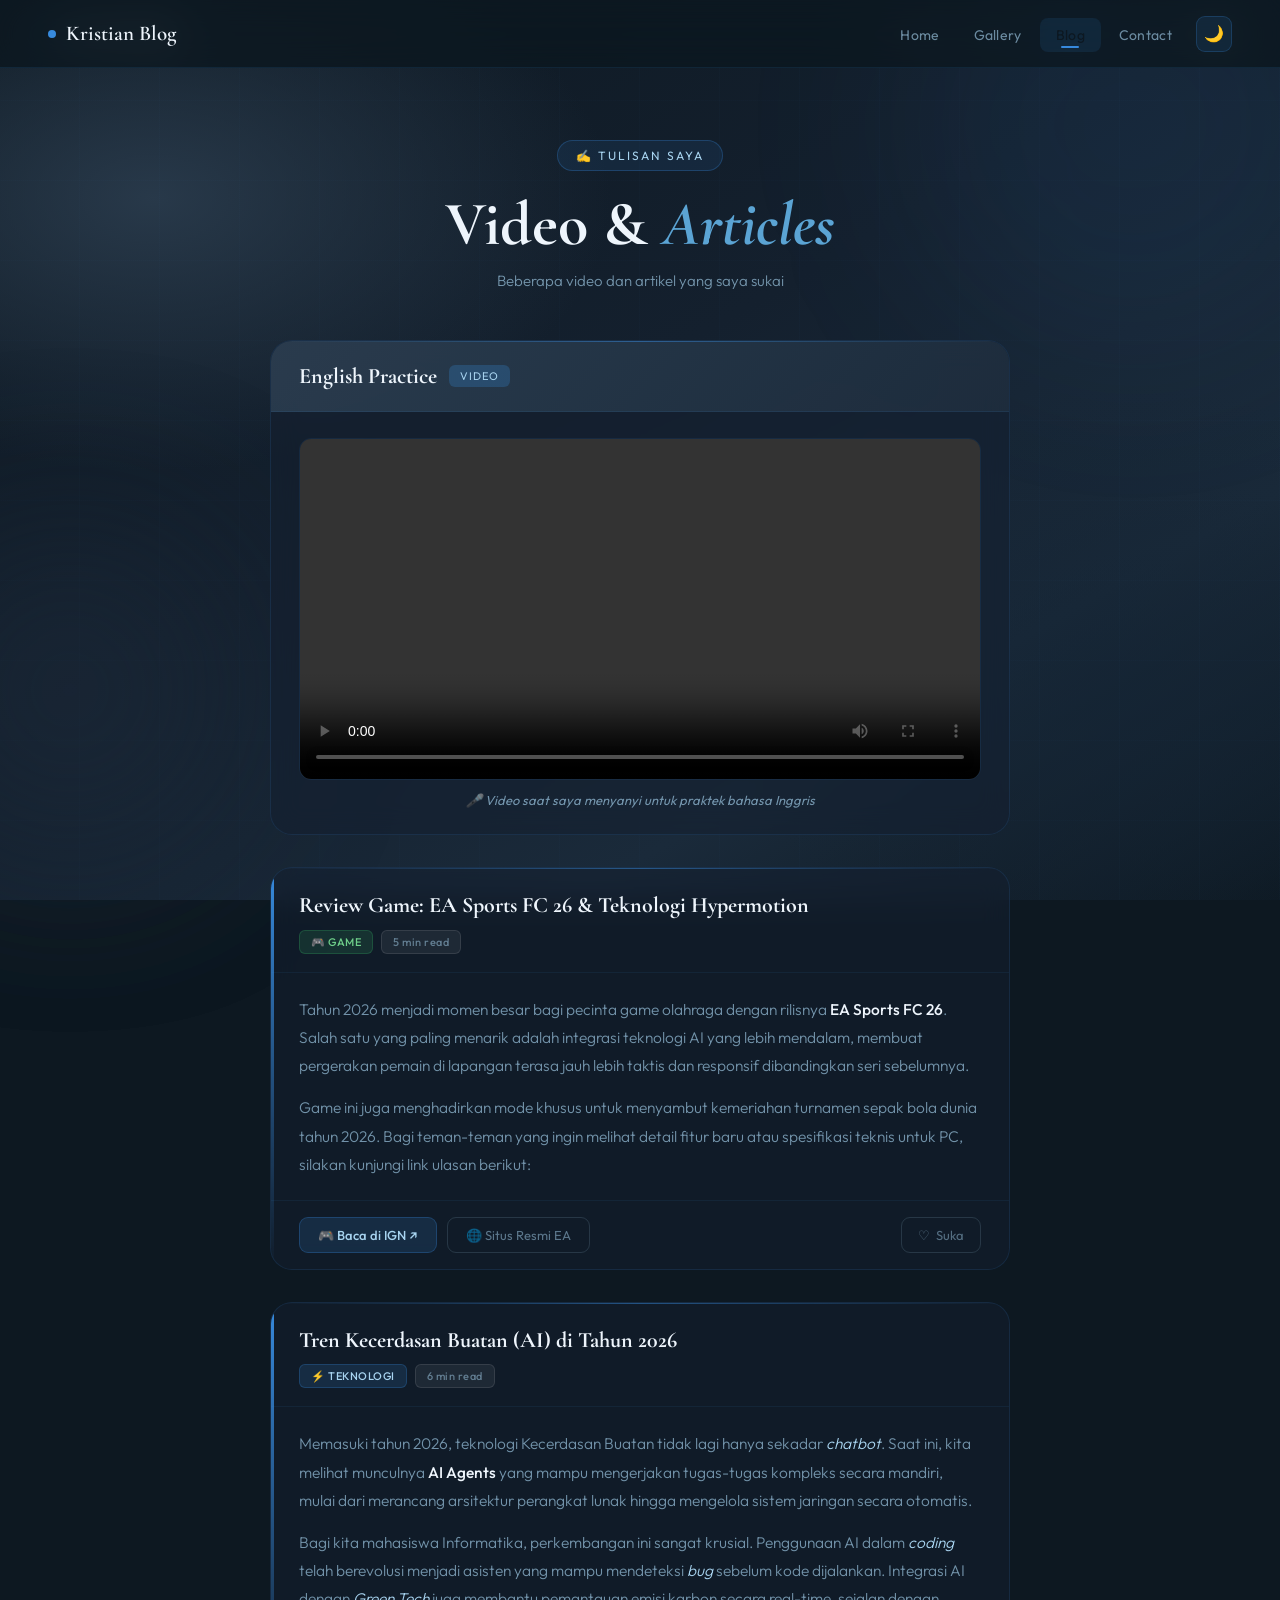
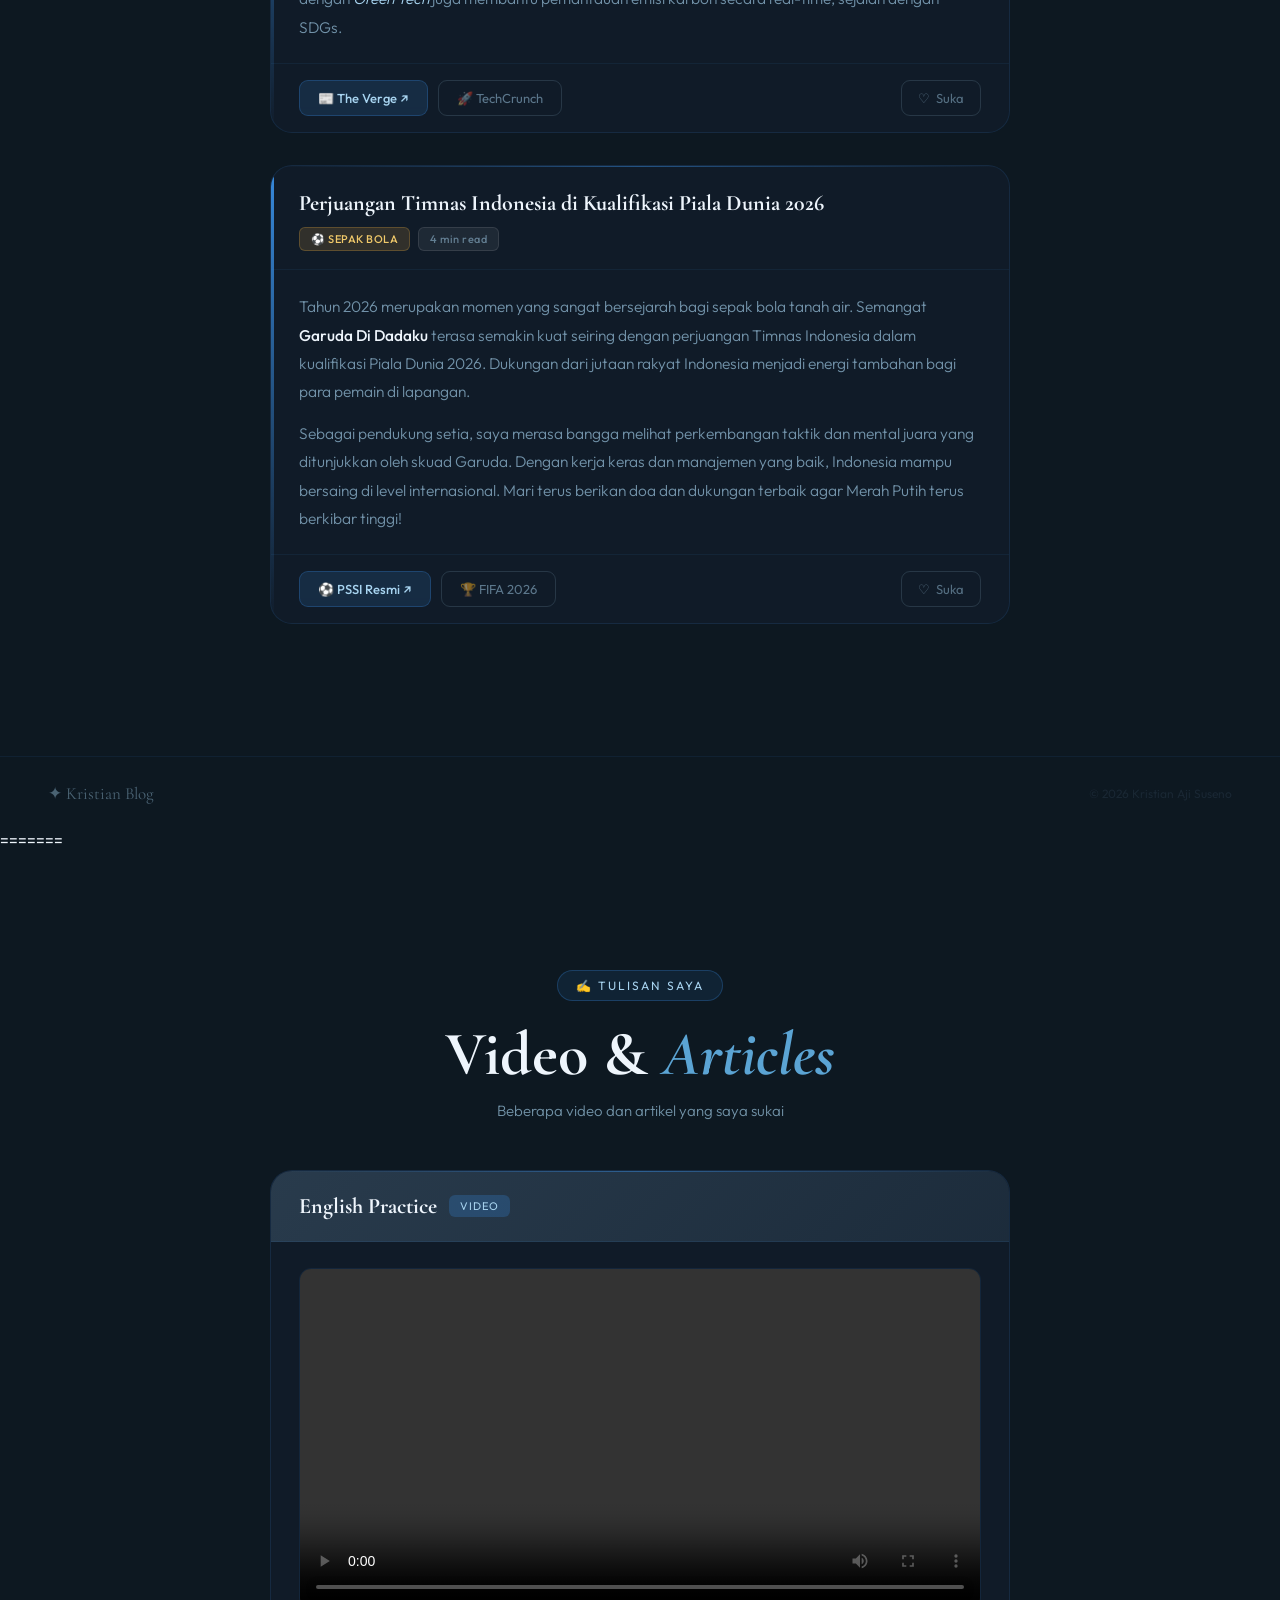
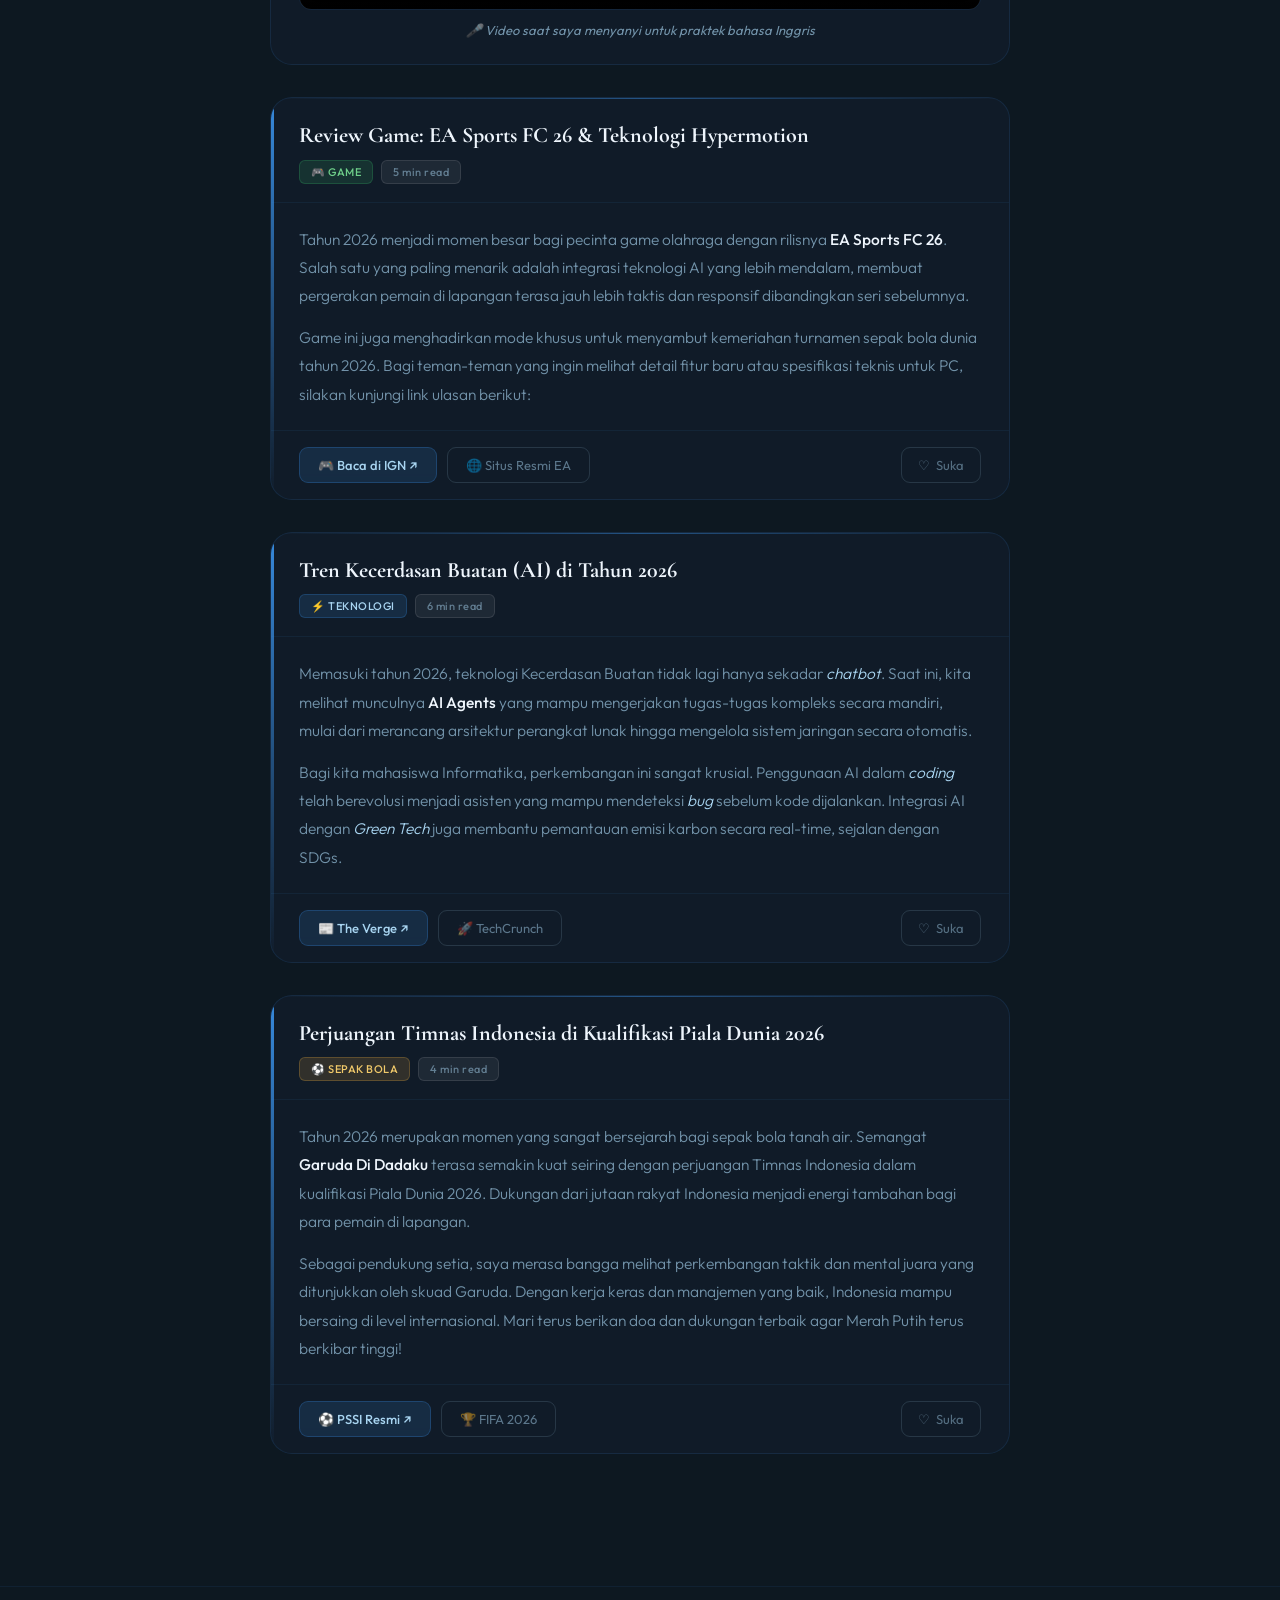
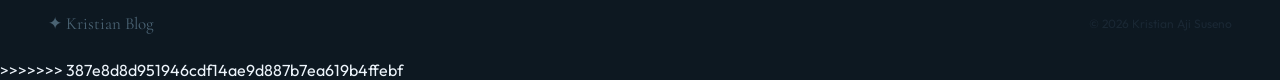
==== commit 743b828b: "fix merge conflict" ====
--- a/blog.html
+++ b/blog.html
@@ -1,3 +1,4 @@
+<<<<<<< HEAD
 <!DOCTYPE html>
 <html lang="id">
 <head>
@@ -126,4 +127,304 @@
 <script src="script.js"></script>
 
 </body>
+=======
+<!DOCTYPE html>
+<html lang="id">
+<head>
+    <meta charset="UTF-8">
+    <meta name="viewport" content="width=device-width, initial-scale=1.0">
+    <title>Blog — Kristian Blog</title>
+    <link href="https://fonts.googleapis.com/css2?family=Cormorant+Garamond:ital,wght@0,600;0,700;1,700&family=Outfit:wght@300;400;500;600&display=swap" rel="stylesheet">
+    <style>
+        :root{--n900:#0d1821;--n800:#162030;--n700:#1e2d3d;--n600:#2c3e50;--n500:#3d5166;--blue:#378ADD;--blue-l:#5ba4d4;--blue-p:#a8d4f0;--white:#eef5fc;--dim:rgba(168,212,240,0.65);--card:rgba(20,32,48,0.55);--cb:rgba(55,138,221,0.13);}
+        *{box-sizing:border-box;margin:0;padding:0;}
+        body{font-family:'Outfit',sans-serif;background:var(--n900);color:var(--white);min-height:100vh;overflow-x:hidden;}
+
+        .bg-layer{position:fixed;inset:0;z-index:0;
+            background:radial-gradient(ellipse 65% 55% at 12% 22%,rgba(44,62,80,0.85),transparent 55%),
+                radial-gradient(ellipse 55% 65% at 88% 78%,rgba(20,36,52,0.75),transparent 55%),
+                linear-gradient(150deg,#0d1821 0%,#14202e 45%,#1a2a3a 75%,#0d1821 100%);}
+        .bg-layer::after{content:'';position:absolute;inset:0;
+            background-image:repeating-linear-gradient(0deg,transparent,transparent 79px,rgba(55,138,221,0.03) 80px),
+                             repeating-linear-gradient(90deg,transparent,transparent 79px,rgba(55,138,221,0.03) 80px);}
+        .blob{position:fixed;border-radius:50%;filter:blur(90px);pointer-events:none;z-index:0;}
+        .b1{width:450px;height:450px;background:rgba(55,138,221,0.07);top:-100px;right:-80px;animation:d1 20s ease-in-out infinite alternate;}
+        .b2{width:300px;height:300px;background:rgba(30,45,60,0.5);bottom:60px;left:-80px;animation:d2 16s ease-in-out infinite alternate;}
+        @keyframes d1{to{transform:translate(-70px,90px) scale(1.2);}}
+        @keyframes d2{to{transform:translate(90px,-50px) scale(1.1);}}
+
+        /* PROGRESS */
+        .progress{position:fixed;top:68px;left:0;height:3px;background:linear-gradient(90deg,var(--blue),var(--blue-l));width:0%;z-index:290;transition:width 0.1s;}
+
+        nav{position:fixed;top:0;left:0;right:0;z-index:300;height:68px;padding:0 48px;
+            display:flex;align-items:center;justify-content:space-between;
+            background:rgba(13,24,33,0.6);backdrop-filter:blur(24px);
+            border-bottom:1px solid rgba(55,138,221,0.1);transition:background 0.4s;}
+        nav.scrolled{background:rgba(13,24,33,0.92);}
+        .n-logo{font-family:'Cormorant Garamond',serif;font-size:21px;font-weight:600;color:var(--white);text-decoration:none;display:flex;align-items:center;gap:10px;}
+        .n-logo .dot{width:8px;height:8px;background:var(--blue);border-radius:50%;animation:pdot 2.5s infinite;}
+        @keyframes pdot{0%,100%{box-shadow:0 0 0 0 rgba(55,138,221,0.6);}60%{box-shadow:0 0 0 7px rgba(55,138,221,0);}}
+        .n-right{display:flex;align-items:center;gap:8px;}
+        .n-links{list-style:none;display:flex;gap:2px;}
+        .n-links a{color:rgba(168,212,240,0.6);text-decoration:none;font-size:14px;padding:8px 16px;border-radius:8px;transition:all 0.2s;position:relative;}
+        .n-links a::after{content:'';position:absolute;bottom:4px;left:50%;transform:translateX(-50%) scaleX(0);width:18px;height:2px;background:var(--blue);border-radius:2px;transition:transform 0.25s;}
+        .n-links a:hover,.n-links a.active{color:var(--white);background:rgba(55,138,221,0.1);}
+        .n-links a.active::after,.n-links a:hover::after{transform:translateX(-50%) scaleX(1);}
+
+        .theme-btn{background:rgba(55,138,221,0.1);border:1px solid rgba(55,138,221,0.22);color:var(--white);
+            width:36px;height:36px;border-radius:9px;cursor:pointer;font-size:16px;display:flex;
+            align-items:center;justify-content:center;transition:all 0.2s;}
+        .theme-btn:hover{background:rgba(55,138,221,0.22);}
+
+        /* PAGE HEADER */
+        .ph{position:relative;z-index:1;padding:120px 48px 50px;text-align:center;}
+        .ph-eye{display:inline-flex;align-items:center;gap:8px;background:rgba(55,138,221,0.1);
+            border:1px solid rgba(55,138,221,0.28);color:var(--blue-p);padding:7px 18px;
+            border-radius:22px;font-size:12px;letter-spacing:2px;text-transform:uppercase;
+            margin-bottom:20px;animation:fadeUp 0.7s ease both;}
+        .ph h1{font-family:'Cormorant Garamond',serif;font-size:clamp(38px,6vw,62px);font-weight:700;
+            color:var(--white);animation:fadeUp 0.7s 0.1s ease both;line-height:1.1;}
+        .ph h1 em{font-style:italic;color:var(--blue-l);}
+        .ph-sub{color:var(--dim);font-size:15px;margin-top:12px;font-weight:300;animation:fadeUp 0.7s 0.18s ease both;}
+
+        /* BLOG WRAPPER */
+        .bw{position:relative;z-index:1;max-width:820px;margin:0 auto;padding:0 40px 100px;}
+
+        /* VIDEO CARD */
+        .v-card{background:var(--card);border:1px solid var(--cb);border-radius:22px;overflow:hidden;
+            margin-bottom:32px;backdrop-filter:blur(14px);position:relative;
+            opacity:0;transform:translateY(28px);transition:opacity 0.6s,transform 0.6s,box-shadow 0.3s;}
+        .v-card.in{opacity:1;transform:translateY(0);}
+        .v-card:hover{box-shadow:0 16px 56px rgba(13,24,33,0.6),0 0 0 1px rgba(55,138,221,0.2);}
+        .v-card::before{content:'';position:absolute;top:0;left:0;right:0;height:1px;background:linear-gradient(90deg,transparent,rgba(55,138,221,0.5),transparent);}
+
+        .v-head{background:linear-gradient(135deg,rgba(44,62,80,0.9),rgba(30,45,61,0.9));padding:22px 28px;display:flex;align-items:center;gap:12px;border-bottom:1px solid rgba(55,138,221,0.1);}
+        .v-head h3{font-family:'Cormorant Garamond',serif;font-size:22px;font-weight:700;color:var(--white);}
+        .vtag{background:rgba(55,138,221,0.25);color:var(--blue-p);padding:4px 11px;border-radius:6px;font-size:11px;letter-spacing:1px;}
+
+        .v-body{padding:26px 28px;}
+        .v-body video{width:100%;border-radius:12px;display:block;border:1px solid rgba(55,138,221,0.1);}
+        .v-cap{margin-top:12px;font-size:13px;color:var(--dim);text-align:center;font-style:italic;}
+
+        /* ARTICLE CARD */
+        .a-card{background:var(--card);border:1px solid var(--cb);border-radius:22px;overflow:hidden;
+            margin-bottom:32px;backdrop-filter:blur(14px);position:relative;
+            opacity:0;transform:translateY(28px);transition:opacity 0.6s,transform 0.6s,box-shadow 0.3s;}
+        .a-card.in{opacity:1;transform:translateY(0);}
+        .a-card:hover{box-shadow:0 16px 56px rgba(13,24,33,0.6),0 0 0 1px rgba(55,138,221,0.25);}
+        .a-card::before{content:'';position:absolute;top:0;left:0;right:0;height:1px;background:linear-gradient(90deg,transparent,rgba(55,138,221,0.5),transparent);}
+
+        /* Accent line left */
+        .a-card::after{content:'';position:absolute;left:0;top:0;bottom:0;width:3px;background:linear-gradient(to bottom,var(--blue),transparent);}
+
+        .c-head{padding:24px 28px 18px;border-bottom:1px solid rgba(55,138,221,0.08);display:flex;justify-content:space-between;align-items:flex-start;gap:12px;}
+        .c-htitle h3{font-family:'Cormorant Garamond',serif;font-size:22px;font-weight:700;color:var(--white);line-height:1.25;}
+        .c-meta{display:flex;gap:8px;margin-top:10px;flex-wrap:wrap;}
+
+        .tag{padding:4px 11px;border-radius:6px;font-size:11px;font-weight:500;letter-spacing:0.5px;}
+        .t-game{background:rgba(55,180,100,0.15);border:1px solid rgba(55,180,100,0.25);color:#6fcf8a;}
+        .t-tech{background:rgba(55,138,221,0.15);border:1px solid rgba(55,138,221,0.25);color:var(--blue-p);}
+        .t-sport{background:rgba(230,170,60,0.15);border:1px solid rgba(230,170,60,0.25);color:#f0c96a;}
+        .t-read{background:rgba(255,255,255,0.06);border:1px solid rgba(255,255,255,0.1);color:rgba(168,212,240,0.5);}
+
+        .c-body{padding:22px 28px;}
+        .c-body p{color:var(--dim);font-size:15.5px;line-height:1.82;font-weight:300;margin-bottom:14px;}
+        .c-body p:last-child{margin-bottom:0;}
+        .c-body strong{color:var(--white);font-weight:500;}
+        .c-body em{font-style:italic;color:var(--blue-p);}
+
+        .c-foot{padding:16px 28px;border-top:1px solid rgba(55,138,221,0.08);display:flex;gap:10px;align-items:center;flex-wrap:wrap;}
+
+        .lnk{display:inline-flex;align-items:center;gap:6px;padding:9px 18px;border-radius:9px;
+            background:rgba(55,138,221,0.15);border:1px solid rgba(55,138,221,0.28);
+            color:var(--blue-p);text-decoration:none;font-size:13px;font-weight:500;
+            transition:all 0.22s;}
+        .lnk:hover{background:var(--blue);color:white;border-color:var(--blue);transform:translateY(-2px);}
+
+        .lnk-o{display:inline-flex;align-items:center;gap:6px;padding:9px 18px;border-radius:9px;
+            background:transparent;border:1px solid rgba(168,212,240,0.15);
+            color:rgba(168,212,240,0.5);text-decoration:none;font-size:13px;
+            transition:all 0.22s;}
+        .lnk-o:hover{background:rgba(55,138,221,0.1);border-color:rgba(55,138,221,0.3);color:var(--blue-p);transform:translateY(-2px);}
+
+        .like-btn{margin-left:auto;display:inline-flex;align-items:center;gap:6px;
+            background:transparent;border:1px solid rgba(168,212,240,0.15);
+            color:rgba(168,212,240,0.45);padding:9px 16px;border-radius:9px;cursor:pointer;
+            font-size:13px;font-family:'Outfit',sans-serif;transition:all 0.22s;}
+        .like-btn:hover,.like-btn.liked{background:rgba(212,83,126,0.12);border-color:rgba(212,83,126,0.35);color:#f08aab;}
+
+        footer{position:relative;z-index:1;border-top:1px solid rgba(55,138,221,0.09);
+            padding:26px 48px;display:flex;align-items:center;justify-content:space-between;}
+        .f-logo{font-family:'Cormorant Garamond',serif;font-size:17px;color:rgba(168,212,240,0.4);}
+        .f-copy{font-size:12px;color:rgba(168,212,240,0.28);}
+
+        @keyframes fadeUp{from{opacity:0;transform:translateY(20px);}to{opacity:1;transform:translateY(0);}}
+
+        /* Light mode override */
+        body.light{--n900:#f0f6fc;--n800:#deeaf5;--n700:#ccdff0;--card:rgba(220,236,250,0.7);--cb:rgba(55,138,221,0.18);--white:#0d1821;--dim:rgba(44,62,80,0.75);}
+        body.light .bg-layer{background:#f0f6fc !important;}
+        body.light .bg-layer::after{background-image:repeating-linear-gradient(0deg,transparent,transparent 79px,rgba(55,138,221,0.06) 80px),repeating-linear-gradient(90deg,transparent,transparent 79px,rgba(55,138,221,0.06) 80px);}
+        body.light nav{background:rgba(240,246,252,0.85);}
+        body.light .n-links a{color:rgba(44,62,80,0.6);}
+        body.light .n-links a:hover,.n-links a.active{color:var(--n900);}
+        body.light .v-head{background:linear-gradient(135deg,rgba(44,62,80,1),rgba(30,45,61,1));}
+        body.light .v-head h3{color:#fff;}
+        body.light .ph h1{color:var(--n900);}
+        body.light .c-htitle h3{color:var(--n900);}
+        body.light .c-body p{color:rgba(44,62,80,0.75);}
+        body.light .c-body strong{color:var(--n900);}
+        body.light footer{border-top-color:rgba(55,138,221,0.18);}
+        body.light .f-logo,.f-copy{color:rgba(44,62,80,0.4);}
+        body.light .blob{opacity:0.2;}
+    </style>
+</head>
+<body>
+<div class="bg-layer"></div>
+<div class="blob b1"></div><div class="blob b2"></div>
+<div class="progress" id="prog"></div>
+
+<nav id="nav">
+    <a href="index.html" class="n-logo"><div class="dot"></div>Kristian Blog</a>
+    <div class="n-right">
+        <ul class="n-links">
+            <li><a href="index.html">Home</a></li>
+            <li><a href="gallery.html">Gallery</a></li>
+            <li><a href="blog.html" class="active">Blog</a></li>
+            <li><a href="contact.html">Contact</a></li>
+        </ul>
+        <button class="theme-btn" id="tbtn" title="Ganti tema">🌙</button>
+    </div>
+</nav>
+
+<div class="ph">
+    <div class="ph-eye">✍️ Tulisan Saya</div>
+    <h1>Video &amp; <em>Articles</em></h1>
+    <p class="ph-sub">Beberapa video dan artikel yang saya sukai</p>
+</div>
+
+<div class="bw">
+
+    <!-- VIDEO -->
+    <div class="v-card">
+        <div class="v-head">
+            <h3>English Practice</h3>
+            <span class="vtag">VIDEO</span>
+        </div>
+        <div class="v-body">
+            <video controls>
+                <source src="vidio/vidio1.mp4" type="video/mp4">
+                Browser Anda tidak mendukung tag video HTML5.
+            </video>
+            <p class="v-cap">🎤 Video saat saya menyanyi untuk praktek bahasa Inggris</p>
+        </div>
+    </div>
+
+    <!-- GAME ARTICLE -->
+    <div class="a-card">
+        <div class="c-head">
+            <div class="c-htitle">
+                <h3>Review Game: EA Sports FC 26 &amp; Teknologi Hypermotion</h3>
+                <div class="c-meta">
+                    <span class="tag t-game">🎮 GAME</span>
+                    <span class="tag t-read">5 min read</span>
+                </div>
+            </div>
+        </div>
+        <div class="c-body">
+            <p>Tahun 2026 menjadi momen besar bagi pecinta game olahraga dengan rilisnya <strong>EA Sports FC 26</strong>. Salah satu yang paling menarik adalah integrasi teknologi AI yang lebih mendalam, membuat pergerakan pemain di lapangan terasa jauh lebih taktis dan responsif dibandingkan seri sebelumnya.</p>
+            <p>Game ini juga menghadirkan mode khusus untuk menyambut kemeriahan turnamen sepak bola dunia tahun 2026. Bagi teman-teman yang ingin melihat detail fitur baru atau spesifikasi teknis untuk PC, silakan kunjungi link ulasan berikut:</p>
+        </div>
+        <div class="c-foot">
+            <a href="https://www.ign.com/games/ea-sports-fc-26" target="_blank" class="lnk">🎮 Baca di IGN ↗</a>
+            <a href="https://www.ea.com/games/ea-sports-fc" target="_blank" class="lnk-o">🌐 Situs Resmi EA</a>
+            <button class="like-btn" onclick="toggleLike(this)">♡ <span>Suka</span></button>
+        </div>
+    </div>
+
+    <!-- AI ARTICLE -->
+    <div class="a-card">
+        <div class="c-head">
+            <div class="c-htitle">
+                <h3>Tren Kecerdasan Buatan (AI) di Tahun 2026</h3>
+                <div class="c-meta">
+                    <span class="tag t-tech">⚡ TEKNOLOGI</span>
+                    <span class="tag t-read">6 min read</span>
+                </div>
+            </div>
+        </div>
+        <div class="c-body">
+            <p>Memasuki tahun 2026, teknologi Kecerdasan Buatan tidak lagi hanya sekadar <em>chatbot</em>. Saat ini, kita melihat munculnya <strong>AI Agents</strong> yang mampu mengerjakan tugas-tugas kompleks secara mandiri, mulai dari merancang arsitektur perangkat lunak hingga mengelola sistem jaringan secara otomatis.</p>
+            <p>Bagi kita mahasiswa Informatika, perkembangan ini sangat krusial. Penggunaan AI dalam <em>coding</em> telah berevolusi menjadi asisten yang mampu mendeteksi <em>bug</em> sebelum kode dijalankan. Integrasi AI dengan <em>Green Tech</em> juga membantu pemantauan emisi karbon secara real-time, sejalan dengan SDGs.</p>
+        </div>
+        <div class="c-foot">
+            <a href="https://www.theverge.com/ai-artificial-intelligence" target="_blank" class="lnk">📰 The Verge ↗</a>
+            <a href="https://techcrunch.com/category/artificial-intelligence/" target="_blank" class="lnk-o">🚀 TechCrunch</a>
+            <button class="like-btn" onclick="toggleLike(this)">♡ <span>Suka</span></button>
+        </div>
+    </div>
+
+    <!-- FOOTBALL ARTICLE -->
+    <div class="a-card">
+        <div class="c-head">
+            <div class="c-htitle">
+                <h3>Perjuangan Timnas Indonesia di Kualifikasi Piala Dunia 2026</h3>
+                <div class="c-meta">
+                    <span class="tag t-sport">⚽ SEPAK BOLA</span>
+                    <span class="tag t-read">4 min read</span>
+                </div>
+            </div>
+        </div>
+        <div class="c-body">
+            <p>Tahun 2026 merupakan momen yang sangat bersejarah bagi sepak bola tanah air. Semangat <strong>Garuda Di Dadaku</strong> terasa semakin kuat seiring dengan perjuangan Timnas Indonesia dalam kualifikasi Piala Dunia 2026. Dukungan dari jutaan rakyat Indonesia menjadi energi tambahan bagi para pemain di lapangan.</p>
+            <p>Sebagai pendukung setia, saya merasa bangga melihat perkembangan taktik dan mental juara yang ditunjukkan oleh skuad Garuda. Dengan kerja keras dan manajemen yang baik, Indonesia mampu bersaing di level internasional. Mari terus berikan doa dan dukungan terbaik agar Merah Putih terus berkibar tinggi!</p>
+        </div>
+        <div class="c-foot">
+            <a href="https://www.pssi.org/" target="_blank" class="lnk">⚽ PSSI Resmi ↗</a>
+            <a href="https://www.fifa.com/en/tournaments/mens/worldcup/canadamexicousa2026" target="_blank" class="lnk-o">🏆 FIFA 2026</a>
+            <button class="like-btn" onclick="toggleLike(this)">♡ <span>Suka</span></button>
+        </div>
+    </div>
+
+</div>
+
+<footer>
+    <div class="f-logo">✦ Kristian Blog</div>
+    <div class="f-copy">© 2026 Kristian Aji Suseno</div>
+</footer>
+
+<script>
+// Progress bar
+window.addEventListener('scroll',()=>{
+    const d=document.documentElement;
+    const pct=(d.scrollTop/(d.scrollHeight-d.clientHeight))*100;
+    document.getElementById('prog').style.width=pct+'%';
+    document.getElementById('nav').classList.toggle('scrolled',scrollY>40);
+});
+
+// Scroll reveal
+const obs=new IntersectionObserver(es=>es.forEach(e=>{if(e.isIntersecting){e.target.classList.add('in');obs.unobserve(e.target);}}),{threshold:0.08});
+document.querySelectorAll('.v-card,.a-card').forEach(el=>obs.observe(el));
+
+// Theme toggle
+const tbtn=document.getElementById('tbtn');
+let light=localStorage.getItem('kb-light')==='1';
+if(light){document.body.classList.add('light');tbtn.textContent='🌙';}
+
+tbtn.addEventListener('click',()=>{
+    light=!light;
+    document.body.classList.toggle('light',light);
+    tbtn.textContent=light?'🌙':'☀️';
+    localStorage.setItem('kb-light',light?'1':'0');
+});
+
+// Like
+function toggleLike(btn){
+    const on=btn.classList.toggle('liked');
+    btn.innerHTML=on?'♥ <span>Disukai!</span>':'♡ <span>Suka</span>';
+    btn.classList.toggle('liked',on);
+    btn.onclick=()=>toggleLike(btn);
+}
+</script>
+</body>
+>>>>>>> 387e8d8d951946cdf14ae9d887b7ea619b4ffebf
 </html>
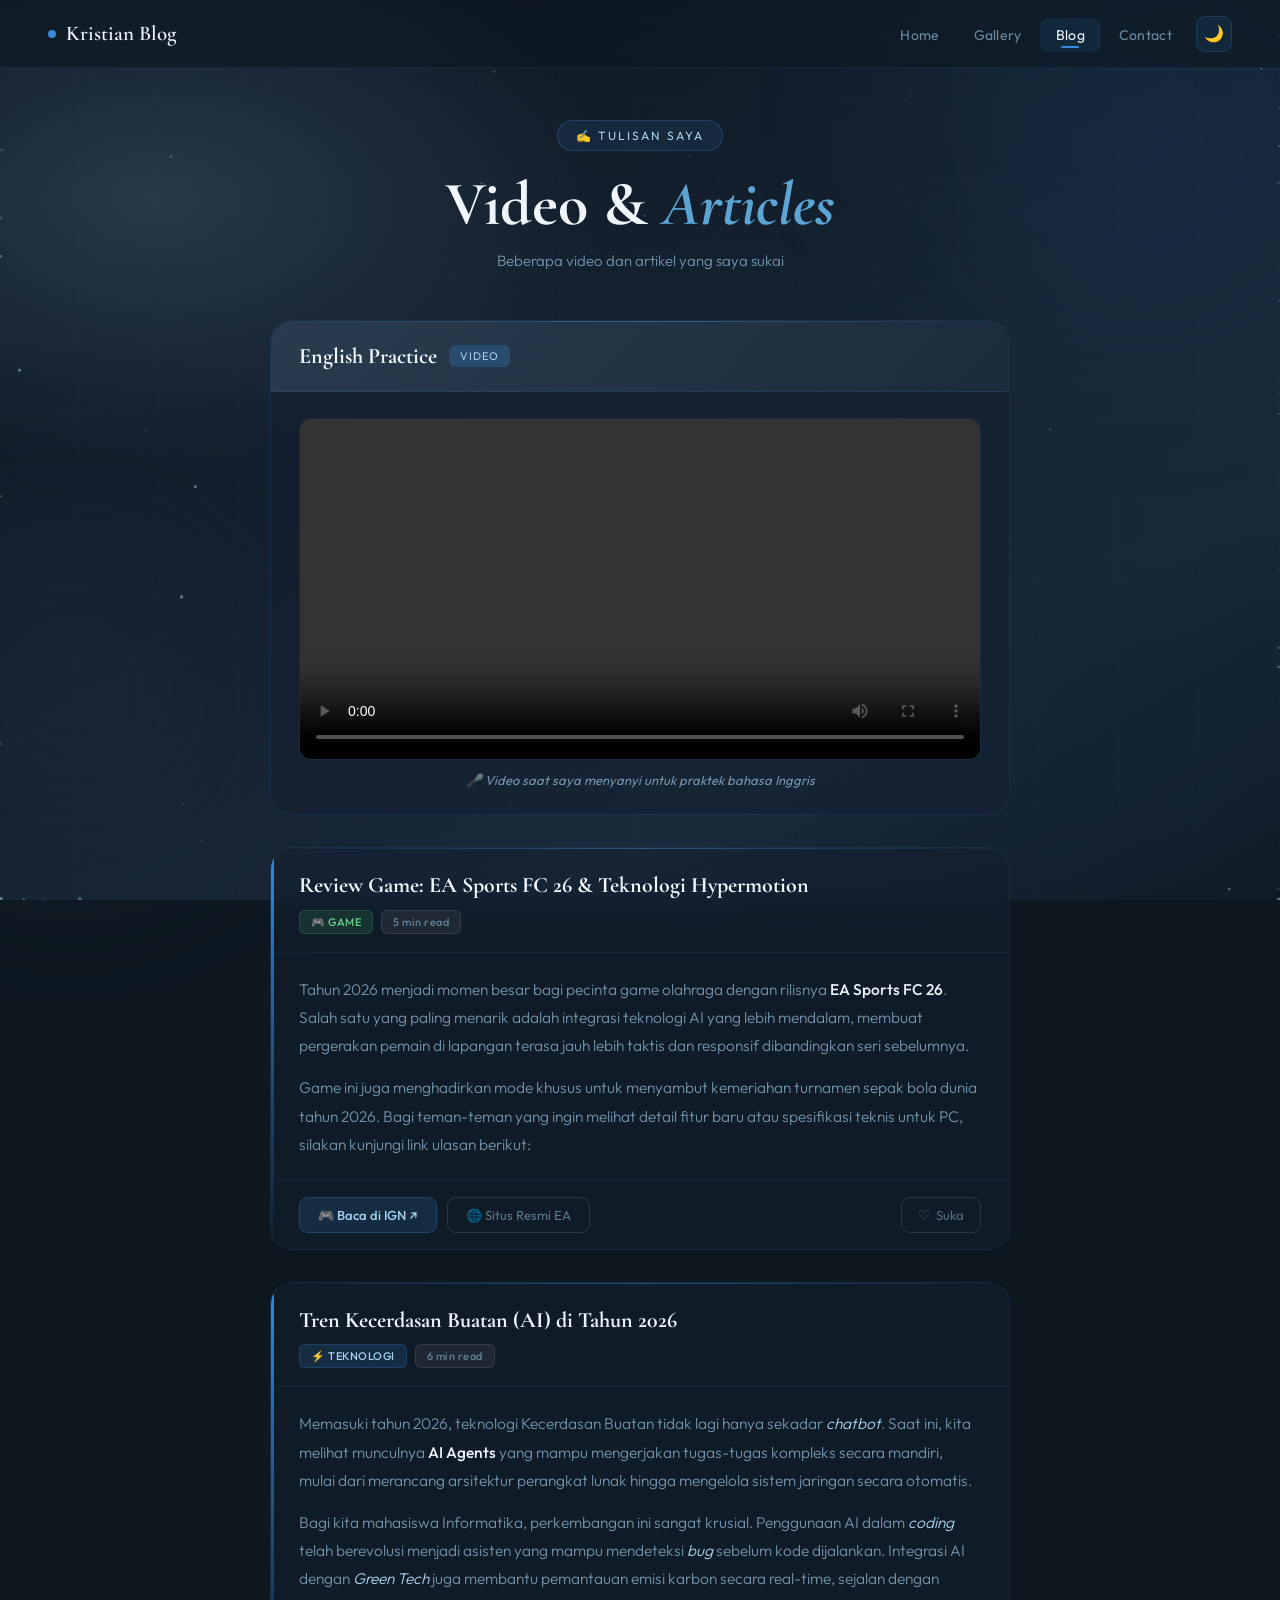
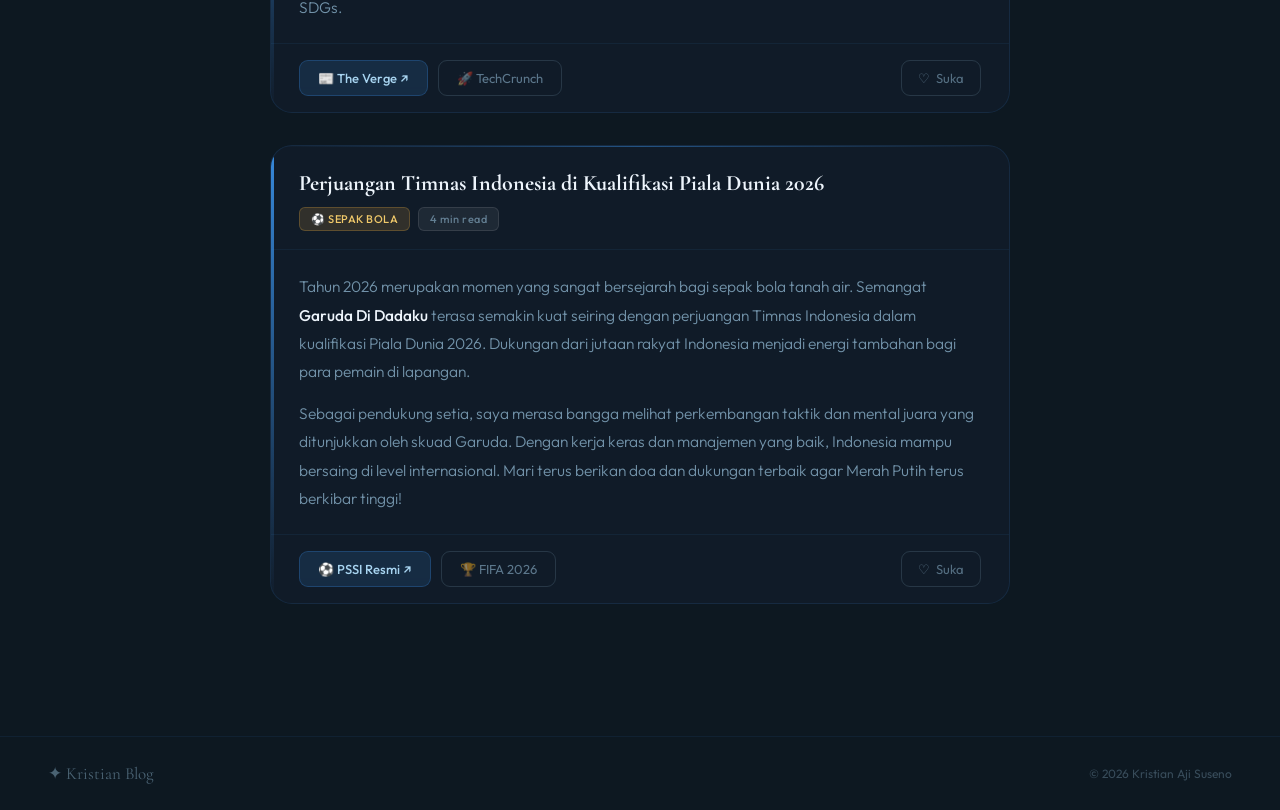
==== commit 018594d9: "update" ====
--- a/blog.html
+++ b/blog.html
@@ -1,4 +1,3 @@
-<<<<<<< HEAD
 <!DOCTYPE html>
 <html lang="id">
 <head>
@@ -127,304 +126,4 @@
 <script src="script.js"></script>
 
 </body>
-=======
-<!DOCTYPE html>
-<html lang="id">
-<head>
-    <meta charset="UTF-8">
-    <meta name="viewport" content="width=device-width, initial-scale=1.0">
-    <title>Blog — Kristian Blog</title>
-    <link href="https://fonts.googleapis.com/css2?family=Cormorant+Garamond:ital,wght@0,600;0,700;1,700&family=Outfit:wght@300;400;500;600&display=swap" rel="stylesheet">
-    <style>
-        :root{--n900:#0d1821;--n800:#162030;--n700:#1e2d3d;--n600:#2c3e50;--n500:#3d5166;--blue:#378ADD;--blue-l:#5ba4d4;--blue-p:#a8d4f0;--white:#eef5fc;--dim:rgba(168,212,240,0.65);--card:rgba(20,32,48,0.55);--cb:rgba(55,138,221,0.13);}
-        *{box-sizing:border-box;margin:0;padding:0;}
-        body{font-family:'Outfit',sans-serif;background:var(--n900);color:var(--white);min-height:100vh;overflow-x:hidden;}
-
-        .bg-layer{position:fixed;inset:0;z-index:0;
-            background:radial-gradient(ellipse 65% 55% at 12% 22%,rgba(44,62,80,0.85),transparent 55%),
-                radial-gradient(ellipse 55% 65% at 88% 78%,rgba(20,36,52,0.75),transparent 55%),
-                linear-gradient(150deg,#0d1821 0%,#14202e 45%,#1a2a3a 75%,#0d1821 100%);}
-        .bg-layer::after{content:'';position:absolute;inset:0;
-            background-image:repeating-linear-gradient(0deg,transparent,transparent 79px,rgba(55,138,221,0.03) 80px),
-                             repeating-linear-gradient(90deg,transparent,transparent 79px,rgba(55,138,221,0.03) 80px);}
-        .blob{position:fixed;border-radius:50%;filter:blur(90px);pointer-events:none;z-index:0;}
-        .b1{width:450px;height:450px;background:rgba(55,138,221,0.07);top:-100px;right:-80px;animation:d1 20s ease-in-out infinite alternate;}
-        .b2{width:300px;height:300px;background:rgba(30,45,60,0.5);bottom:60px;left:-80px;animation:d2 16s ease-in-out infinite alternate;}
-        @keyframes d1{to{transform:translate(-70px,90px) scale(1.2);}}
-        @keyframes d2{to{transform:translate(90px,-50px) scale(1.1);}}
-
-        /* PROGRESS */
-        .progress{position:fixed;top:68px;left:0;height:3px;background:linear-gradient(90deg,var(--blue),var(--blue-l));width:0%;z-index:290;transition:width 0.1s;}
-
-        nav{position:fixed;top:0;left:0;right:0;z-index:300;height:68px;padding:0 48px;
-            display:flex;align-items:center;justify-content:space-between;
-            background:rgba(13,24,33,0.6);backdrop-filter:blur(24px);
-            border-bottom:1px solid rgba(55,138,221,0.1);transition:background 0.4s;}
-        nav.scrolled{background:rgba(13,24,33,0.92);}
-        .n-logo{font-family:'Cormorant Garamond',serif;font-size:21px;font-weight:600;color:var(--white);text-decoration:none;display:flex;align-items:center;gap:10px;}
-        .n-logo .dot{width:8px;height:8px;background:var(--blue);border-radius:50%;animation:pdot 2.5s infinite;}
-        @keyframes pdot{0%,100%{box-shadow:0 0 0 0 rgba(55,138,221,0.6);}60%{box-shadow:0 0 0 7px rgba(55,138,221,0);}}
-        .n-right{display:flex;align-items:center;gap:8px;}
-        .n-links{list-style:none;display:flex;gap:2px;}
-        .n-links a{color:rgba(168,212,240,0.6);text-decoration:none;font-size:14px;padding:8px 16px;border-radius:8px;transition:all 0.2s;position:relative;}
-        .n-links a::after{content:'';position:absolute;bottom:4px;left:50%;transform:translateX(-50%) scaleX(0);width:18px;height:2px;background:var(--blue);border-radius:2px;transition:transform 0.25s;}
-        .n-links a:hover,.n-links a.active{color:var(--white);background:rgba(55,138,221,0.1);}
-        .n-links a.active::after,.n-links a:hover::after{transform:translateX(-50%) scaleX(1);}
-
-        .theme-btn{background:rgba(55,138,221,0.1);border:1px solid rgba(55,138,221,0.22);color:var(--white);
-            width:36px;height:36px;border-radius:9px;cursor:pointer;font-size:16px;display:flex;
-            align-items:center;justify-content:center;transition:all 0.2s;}
-        .theme-btn:hover{background:rgba(55,138,221,0.22);}
-
-        /* PAGE HEADER */
-        .ph{position:relative;z-index:1;padding:120px 48px 50px;text-align:center;}
-        .ph-eye{display:inline-flex;align-items:center;gap:8px;background:rgba(55,138,221,0.1);
-            border:1px solid rgba(55,138,221,0.28);color:var(--blue-p);padding:7px 18px;
-            border-radius:22px;font-size:12px;letter-spacing:2px;text-transform:uppercase;
-            margin-bottom:20px;animation:fadeUp 0.7s ease both;}
-        .ph h1{font-family:'Cormorant Garamond',serif;font-size:clamp(38px,6vw,62px);font-weight:700;
-            color:var(--white);animation:fadeUp 0.7s 0.1s ease both;line-height:1.1;}
-        .ph h1 em{font-style:italic;color:var(--blue-l);}
-        .ph-sub{color:var(--dim);font-size:15px;margin-top:12px;font-weight:300;animation:fadeUp 0.7s 0.18s ease both;}
-
-        /* BLOG WRAPPER */
-        .bw{position:relative;z-index:1;max-width:820px;margin:0 auto;padding:0 40px 100px;}
-
-        /* VIDEO CARD */
-        .v-card{background:var(--card);border:1px solid var(--cb);border-radius:22px;overflow:hidden;
-            margin-bottom:32px;backdrop-filter:blur(14px);position:relative;
-            opacity:0;transform:translateY(28px);transition:opacity 0.6s,transform 0.6s,box-shadow 0.3s;}
-        .v-card.in{opacity:1;transform:translateY(0);}
-        .v-card:hover{box-shadow:0 16px 56px rgba(13,24,33,0.6),0 0 0 1px rgba(55,138,221,0.2);}
-        .v-card::before{content:'';position:absolute;top:0;left:0;right:0;height:1px;background:linear-gradient(90deg,transparent,rgba(55,138,221,0.5),transparent);}
-
-        .v-head{background:linear-gradient(135deg,rgba(44,62,80,0.9),rgba(30,45,61,0.9));padding:22px 28px;display:flex;align-items:center;gap:12px;border-bottom:1px solid rgba(55,138,221,0.1);}
-        .v-head h3{font-family:'Cormorant Garamond',serif;font-size:22px;font-weight:700;color:var(--white);}
-        .vtag{background:rgba(55,138,221,0.25);color:var(--blue-p);padding:4px 11px;border-radius:6px;font-size:11px;letter-spacing:1px;}
-
-        .v-body{padding:26px 28px;}
-        .v-body video{width:100%;border-radius:12px;display:block;border:1px solid rgba(55,138,221,0.1);}
-        .v-cap{margin-top:12px;font-size:13px;color:var(--dim);text-align:center;font-style:italic;}
-
-        /* ARTICLE CARD */
-        .a-card{background:var(--card);border:1px solid var(--cb);border-radius:22px;overflow:hidden;
-            margin-bottom:32px;backdrop-filter:blur(14px);position:relative;
-            opacity:0;transform:translateY(28px);transition:opacity 0.6s,transform 0.6s,box-shadow 0.3s;}
-        .a-card.in{opacity:1;transform:translateY(0);}
-        .a-card:hover{box-shadow:0 16px 56px rgba(13,24,33,0.6),0 0 0 1px rgba(55,138,221,0.25);}
-        .a-card::before{content:'';position:absolute;top:0;left:0;right:0;height:1px;background:linear-gradient(90deg,transparent,rgba(55,138,221,0.5),transparent);}
-
-        /* Accent line left */
-        .a-card::after{content:'';position:absolute;left:0;top:0;bottom:0;width:3px;background:linear-gradient(to bottom,var(--blue),transparent);}
-
-        .c-head{padding:24px 28px 18px;border-bottom:1px solid rgba(55,138,221,0.08);display:flex;justify-content:space-between;align-items:flex-start;gap:12px;}
-        .c-htitle h3{font-family:'Cormorant Garamond',serif;font-size:22px;font-weight:700;color:var(--white);line-height:1.25;}
-        .c-meta{display:flex;gap:8px;margin-top:10px;flex-wrap:wrap;}
-
-        .tag{padding:4px 11px;border-radius:6px;font-size:11px;font-weight:500;letter-spacing:0.5px;}
-        .t-game{background:rgba(55,180,100,0.15);border:1px solid rgba(55,180,100,0.25);color:#6fcf8a;}
-        .t-tech{background:rgba(55,138,221,0.15);border:1px solid rgba(55,138,221,0.25);color:var(--blue-p);}
-        .t-sport{background:rgba(230,170,60,0.15);border:1px solid rgba(230,170,60,0.25);color:#f0c96a;}
-        .t-read{background:rgba(255,255,255,0.06);border:1px solid rgba(255,255,255,0.1);color:rgba(168,212,240,0.5);}
-
-        .c-body{padding:22px 28px;}
-        .c-body p{color:var(--dim);font-size:15.5px;line-height:1.82;font-weight:300;margin-bottom:14px;}
-        .c-body p:last-child{margin-bottom:0;}
-        .c-body strong{color:var(--white);font-weight:500;}
-        .c-body em{font-style:italic;color:var(--blue-p);}
-
-        .c-foot{padding:16px 28px;border-top:1px solid rgba(55,138,221,0.08);display:flex;gap:10px;align-items:center;flex-wrap:wrap;}
-
-        .lnk{display:inline-flex;align-items:center;gap:6px;padding:9px 18px;border-radius:9px;
-            background:rgba(55,138,221,0.15);border:1px solid rgba(55,138,221,0.28);
-            color:var(--blue-p);text-decoration:none;font-size:13px;font-weight:500;
-            transition:all 0.22s;}
-        .lnk:hover{background:var(--blue);color:white;border-color:var(--blue);transform:translateY(-2px);}
-
-        .lnk-o{display:inline-flex;align-items:center;gap:6px;padding:9px 18px;border-radius:9px;
-            background:transparent;border:1px solid rgba(168,212,240,0.15);
-            color:rgba(168,212,240,0.5);text-decoration:none;font-size:13px;
-            transition:all 0.22s;}
-        .lnk-o:hover{background:rgba(55,138,221,0.1);border-color:rgba(55,138,221,0.3);color:var(--blue-p);transform:translateY(-2px);}
-
-        .like-btn{margin-left:auto;display:inline-flex;align-items:center;gap:6px;
-            background:transparent;border:1px solid rgba(168,212,240,0.15);
-            color:rgba(168,212,240,0.45);padding:9px 16px;border-radius:9px;cursor:pointer;
-            font-size:13px;font-family:'Outfit',sans-serif;transition:all 0.22s;}
-        .like-btn:hover,.like-btn.liked{background:rgba(212,83,126,0.12);border-color:rgba(212,83,126,0.35);color:#f08aab;}
-
-        footer{position:relative;z-index:1;border-top:1px solid rgba(55,138,221,0.09);
-            padding:26px 48px;display:flex;align-items:center;justify-content:space-between;}
-        .f-logo{font-family:'Cormorant Garamond',serif;font-size:17px;color:rgba(168,212,240,0.4);}
-        .f-copy{font-size:12px;color:rgba(168,212,240,0.28);}
-
-        @keyframes fadeUp{from{opacity:0;transform:translateY(20px);}to{opacity:1;transform:translateY(0);}}
-
-        /* Light mode override */
-        body.light{--n900:#f0f6fc;--n800:#deeaf5;--n700:#ccdff0;--card:rgba(220,236,250,0.7);--cb:rgba(55,138,221,0.18);--white:#0d1821;--dim:rgba(44,62,80,0.75);}
-        body.light .bg-layer{background:#f0f6fc !important;}
-        body.light .bg-layer::after{background-image:repeating-linear-gradient(0deg,transparent,transparent 79px,rgba(55,138,221,0.06) 80px),repeating-linear-gradient(90deg,transparent,transparent 79px,rgba(55,138,221,0.06) 80px);}
-        body.light nav{background:rgba(240,246,252,0.85);}
-        body.light .n-links a{color:rgba(44,62,80,0.6);}
-        body.light .n-links a:hover,.n-links a.active{color:var(--n900);}
-        body.light .v-head{background:linear-gradient(135deg,rgba(44,62,80,1),rgba(30,45,61,1));}
-        body.light .v-head h3{color:#fff;}
-        body.light .ph h1{color:var(--n900);}
-        body.light .c-htitle h3{color:var(--n900);}
-        body.light .c-body p{color:rgba(44,62,80,0.75);}
-        body.light .c-body strong{color:var(--n900);}
-        body.light footer{border-top-color:rgba(55,138,221,0.18);}
-        body.light .f-logo,.f-copy{color:rgba(44,62,80,0.4);}
-        body.light .blob{opacity:0.2;}
-    </style>
-</head>
-<body>
-<div class="bg-layer"></div>
-<div class="blob b1"></div><div class="blob b2"></div>
-<div class="progress" id="prog"></div>
-
-<nav id="nav">
-    <a href="index.html" class="n-logo"><div class="dot"></div>Kristian Blog</a>
-    <div class="n-right">
-        <ul class="n-links">
-            <li><a href="index.html">Home</a></li>
-            <li><a href="gallery.html">Gallery</a></li>
-            <li><a href="blog.html" class="active">Blog</a></li>
-            <li><a href="contact.html">Contact</a></li>
-        </ul>
-        <button class="theme-btn" id="tbtn" title="Ganti tema">🌙</button>
-    </div>
-</nav>
-
-<div class="ph">
-    <div class="ph-eye">✍️ Tulisan Saya</div>
-    <h1>Video &amp; <em>Articles</em></h1>
-    <p class="ph-sub">Beberapa video dan artikel yang saya sukai</p>
-</div>
-
-<div class="bw">
-
-    <!-- VIDEO -->
-    <div class="v-card">
-        <div class="v-head">
-            <h3>English Practice</h3>
-            <span class="vtag">VIDEO</span>
-        </div>
-        <div class="v-body">
-            <video controls>
-                <source src="vidio/vidio1.mp4" type="video/mp4">
-                Browser Anda tidak mendukung tag video HTML5.
-            </video>
-            <p class="v-cap">🎤 Video saat saya menyanyi untuk praktek bahasa Inggris</p>
-        </div>
-    </div>
-
-    <!-- GAME ARTICLE -->
-    <div class="a-card">
-        <div class="c-head">
-            <div class="c-htitle">
-                <h3>Review Game: EA Sports FC 26 &amp; Teknologi Hypermotion</h3>
-                <div class="c-meta">
-                    <span class="tag t-game">🎮 GAME</span>
-                    <span class="tag t-read">5 min read</span>
-                </div>
-            </div>
-        </div>
-        <div class="c-body">
-            <p>Tahun 2026 menjadi momen besar bagi pecinta game olahraga dengan rilisnya <strong>EA Sports FC 26</strong>. Salah satu yang paling menarik adalah integrasi teknologi AI yang lebih mendalam, membuat pergerakan pemain di lapangan terasa jauh lebih taktis dan responsif dibandingkan seri sebelumnya.</p>
-            <p>Game ini juga menghadirkan mode khusus untuk menyambut kemeriahan turnamen sepak bola dunia tahun 2026. Bagi teman-teman yang ingin melihat detail fitur baru atau spesifikasi teknis untuk PC, silakan kunjungi link ulasan berikut:</p>
-        </div>
-        <div class="c-foot">
-            <a href="https://www.ign.com/games/ea-sports-fc-26" target="_blank" class="lnk">🎮 Baca di IGN ↗</a>
-            <a href="https://www.ea.com/games/ea-sports-fc" target="_blank" class="lnk-o">🌐 Situs Resmi EA</a>
-            <button class="like-btn" onclick="toggleLike(this)">♡ <span>Suka</span></button>
-        </div>
-    </div>
-
-    <!-- AI ARTICLE -->
-    <div class="a-card">
-        <div class="c-head">
-            <div class="c-htitle">
-                <h3>Tren Kecerdasan Buatan (AI) di Tahun 2026</h3>
-                <div class="c-meta">
-                    <span class="tag t-tech">⚡ TEKNOLOGI</span>
-                    <span class="tag t-read">6 min read</span>
-                </div>
-            </div>
-        </div>
-        <div class="c-body">
-            <p>Memasuki tahun 2026, teknologi Kecerdasan Buatan tidak lagi hanya sekadar <em>chatbot</em>. Saat ini, kita melihat munculnya <strong>AI Agents</strong> yang mampu mengerjakan tugas-tugas kompleks secara mandiri, mulai dari merancang arsitektur perangkat lunak hingga mengelola sistem jaringan secara otomatis.</p>
-            <p>Bagi kita mahasiswa Informatika, perkembangan ini sangat krusial. Penggunaan AI dalam <em>coding</em> telah berevolusi menjadi asisten yang mampu mendeteksi <em>bug</em> sebelum kode dijalankan. Integrasi AI dengan <em>Green Tech</em> juga membantu pemantauan emisi karbon secara real-time, sejalan dengan SDGs.</p>
-        </div>
-        <div class="c-foot">
-            <a href="https://www.theverge.com/ai-artificial-intelligence" target="_blank" class="lnk">📰 The Verge ↗</a>
-            <a href="https://techcrunch.com/category/artificial-intelligence/" target="_blank" class="lnk-o">🚀 TechCrunch</a>
-            <button class="like-btn" onclick="toggleLike(this)">♡ <span>Suka</span></button>
-        </div>
-    </div>
-
-    <!-- FOOTBALL ARTICLE -->
-    <div class="a-card">
-        <div class="c-head">
-            <div class="c-htitle">
-                <h3>Perjuangan Timnas Indonesia di Kualifikasi Piala Dunia 2026</h3>
-                <div class="c-meta">
-                    <span class="tag t-sport">⚽ SEPAK BOLA</span>
-                    <span class="tag t-read">4 min read</span>
-                </div>
-            </div>
-        </div>
-        <div class="c-body">
-            <p>Tahun 2026 merupakan momen yang sangat bersejarah bagi sepak bola tanah air. Semangat <strong>Garuda Di Dadaku</strong> terasa semakin kuat seiring dengan perjuangan Timnas Indonesia dalam kualifikasi Piala Dunia 2026. Dukungan dari jutaan rakyat Indonesia menjadi energi tambahan bagi para pemain di lapangan.</p>
-            <p>Sebagai pendukung setia, saya merasa bangga melihat perkembangan taktik dan mental juara yang ditunjukkan oleh skuad Garuda. Dengan kerja keras dan manajemen yang baik, Indonesia mampu bersaing di level internasional. Mari terus berikan doa dan dukungan terbaik agar Merah Putih terus berkibar tinggi!</p>
-        </div>
-        <div class="c-foot">
-            <a href="https://www.pssi.org/" target="_blank" class="lnk">⚽ PSSI Resmi ↗</a>
-            <a href="https://www.fifa.com/en/tournaments/mens/worldcup/canadamexicousa2026" target="_blank" class="lnk-o">🏆 FIFA 2026</a>
-            <button class="like-btn" onclick="toggleLike(this)">♡ <span>Suka</span></button>
-        </div>
-    </div>
-
-</div>
-
-<footer>
-    <div class="f-logo">✦ Kristian Blog</div>
-    <div class="f-copy">© 2026 Kristian Aji Suseno</div>
-</footer>
-
-<script>
-// Progress bar
-window.addEventListener('scroll',()=>{
-    const d=document.documentElement;
-    const pct=(d.scrollTop/(d.scrollHeight-d.clientHeight))*100;
-    document.getElementById('prog').style.width=pct+'%';
-    document.getElementById('nav').classList.toggle('scrolled',scrollY>40);
-});
-
-// Scroll reveal
-const obs=new IntersectionObserver(es=>es.forEach(e=>{if(e.isIntersecting){e.target.classList.add('in');obs.unobserve(e.target);}}),{threshold:0.08});
-document.querySelectorAll('.v-card,.a-card').forEach(el=>obs.observe(el));
-
-// Theme toggle
-const tbtn=document.getElementById('tbtn');
-let light=localStorage.getItem('kb-light')==='1';
-if(light){document.body.classList.add('light');tbtn.textContent='🌙';}
-
-tbtn.addEventListener('click',()=>{
-    light=!light;
-    document.body.classList.toggle('light',light);
-    tbtn.textContent=light?'🌙':'☀️';
-    localStorage.setItem('kb-light',light?'1':'0');
-});
-
-// Like
-function toggleLike(btn){
-    const on=btn.classList.toggle('liked');
-    btn.innerHTML=on?'♥ <span>Disukai!</span>':'♡ <span>Suka</span>';
-    btn.classList.toggle('liked',on);
-    btn.onclick=()=>toggleLike(btn);
-}
-</script>
-</body>
->>>>>>> 387e8d8d951946cdf14ae9d887b7ea619b4ffebf
 </html>
